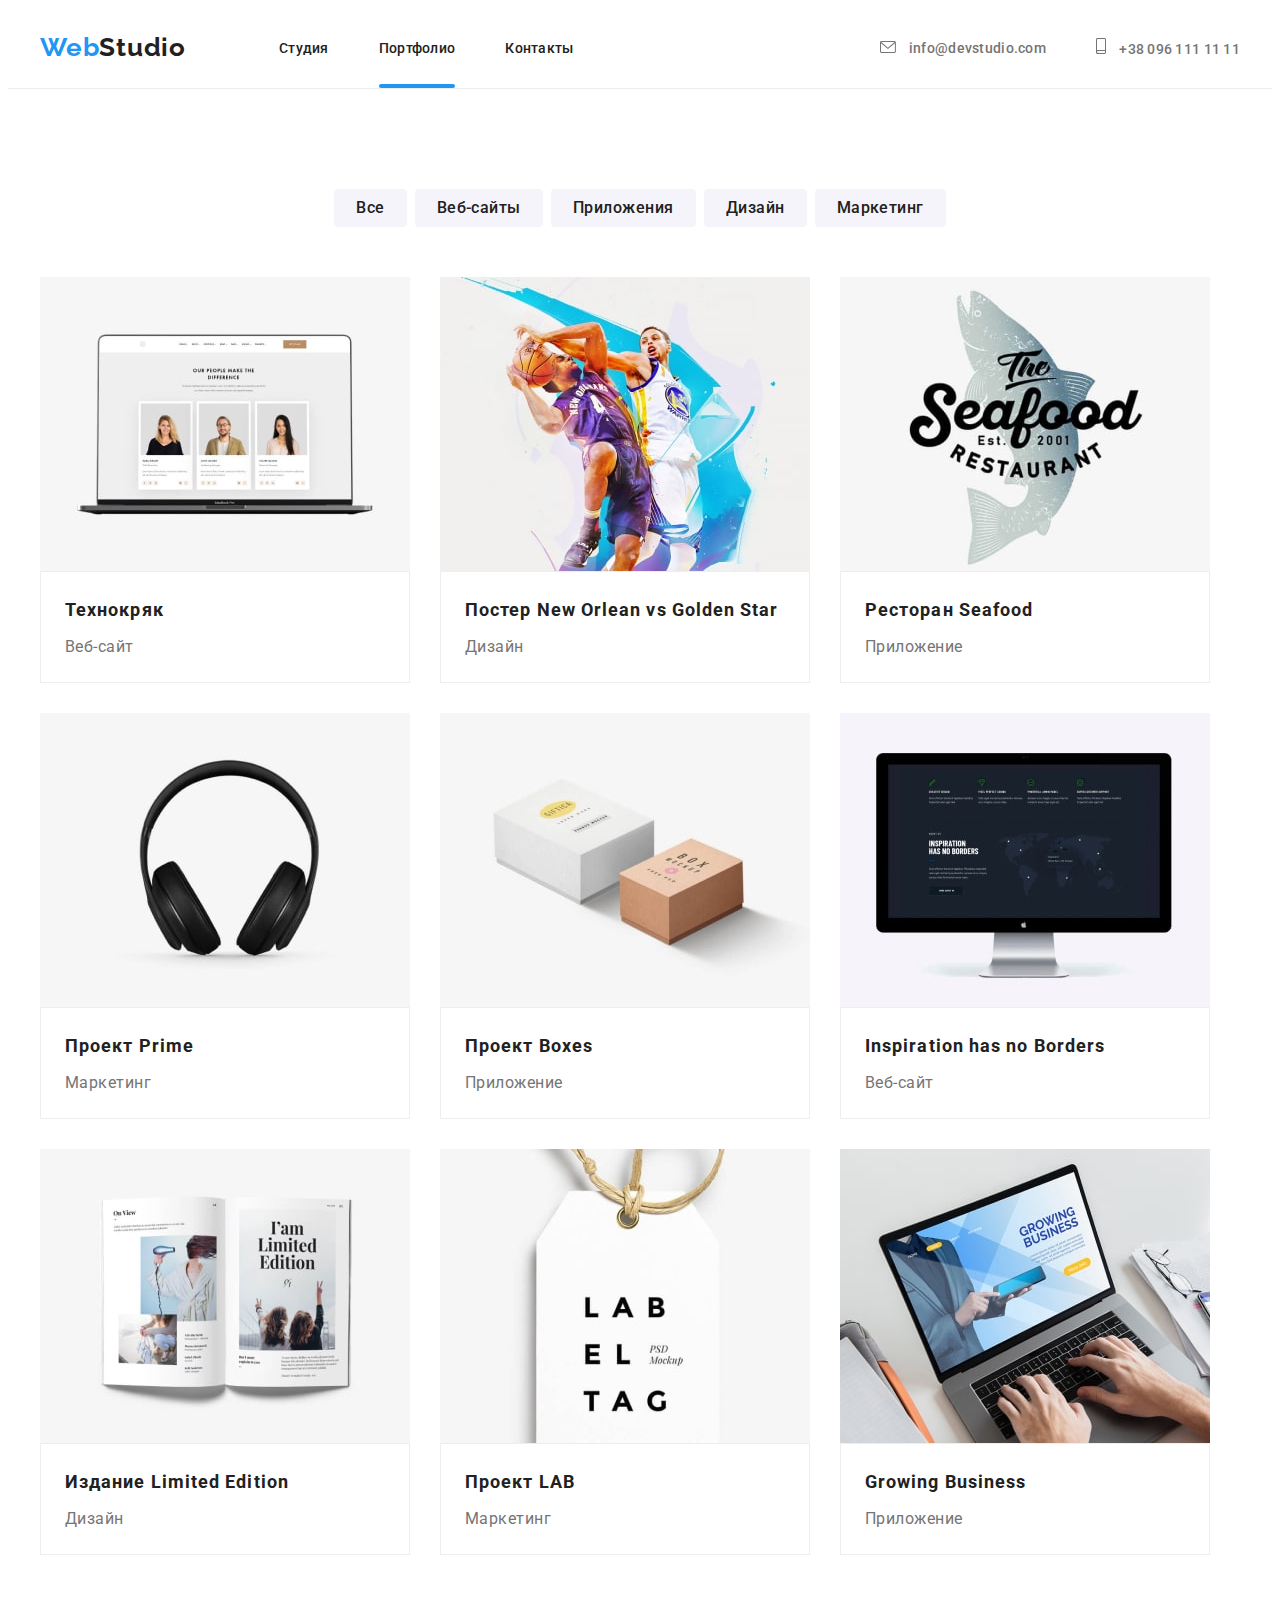
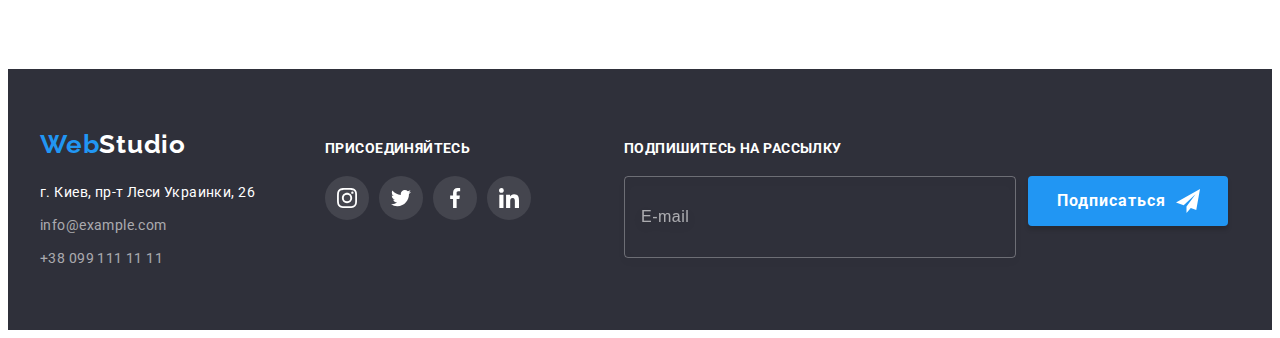
==== portfolio.html @ 370fb4ef "copy" ====
<!DOCTYPE html>
<html lang="en">
<head>
    <meta charset="UTF-8">
    <meta http-equiv="X-UA-Compatible" content="IE=edge">
    <meta name="viewport" content="width=device-width, initial-scale=1.0">
    <title>Portfolio</title>
    <link rel="preconnect" href="https://fonts.googleapis.com">
    <link rel="preconnect" href="https://fonts.gstatic.com" crossorigin>
    <link href="https://fonts.googleapis.com/css2?family=Raleway:wght@700&family=Roboto:wght@400;500;700;900&display=swap" rel="stylesheet">
    <link rel="stylesheet" href="https://cdnjs.cloudflare.com/ajax/libs/modern-normalize/1.1.0/modern-normalize.min.css" integrity="sha512-wpPYUAdjBVSE4KJnH1VR1HeZfpl1ub8YT/NKx4PuQ5NmX2tKuGu6U/JRp5y+Y8XG2tV+wKQpNHVUX03MfMFn9Q==" crossorigin="anonymous" referrerpolicy="no-referrer" />
    <link rel="stylesheet" href="./css/styles.css">
    </head>
<body>

    <header class="header">
        <div class="container">
        <a href="WebStudio" class="header-logo">Web<span class="logo-accent">Studio</span></a>
        <nav class="header-nav">
        
            <ul class="header-menu-list">
                <li class="header-menu-item">
                    <a href="index.html" class="header-link">Студия</a>
                </li>
                <li class="header-menu-item">
                    <a href="portfolio.html" class="header-link current">Портфолио</a>
                </li>
                <li class="header-menu-item">
                    <a href="Контакты" class="header-link">Контакты</a>
                </li>
            </ul>
        
        </nav>
        
        <ul class="header-contact-list">
            <li class="header-contact-item">
                <a href="mailto:info@devstudio.com" class="header-mailto">
                    <svg class="contacts-icon" width="16px" height="12px">
                        <use href="./img/icons.svg#icon-envelope"></use>
                    </svg>
                    info@devstudio.com</a>
            </li>
            <li class="header-contact-item">
                <a href="tel:+380961111111" class="header-tel">
                    <svg class="contacts-icon" width="10" height="16">
                        <use href="./img/icons.svg#icon-smartphone"></use>
                    </svg>
                    +38 096 111 11 11</a>
            </li>
        </ul>
        </div>
</header>

    <main>
        <section class="portfolio-section">
            <div class="container">
            <ul class="portfolio-btn-list">
                <li class="portfolio-btn-item"><button type="button" class="portfolio-btn">Все</button></li>
                <li class="portfolio-btn-item"><button type="button" class="portfolio-btn">Веб-сайты</button></li>
                <li class="portfolio-btn-item"><button type="button" class="portfolio-btn">Приложения</button></li>
                <li class="portfolio-btn-item"><button type="button" class="portfolio-btn">Дизайн</button></li>
                <li class="portfolio-btn-item"><button type="button" class="portfolio-btn">Маркетинг</button></li>
            </ul>
            <ul class="portfolio-list">
                <li class="portfolio-item">
                    <div class="port-container">
                    <div class="portfolio-cover-wrap">
                    <img src="./img/img_1-min.jpg" alt="Веб-сайт">
                    <p class="portfolio-cover-text">
                        Ресурс предлагает комплексные предложения с разным уровнем функционала и сервисов. Все это позволит посетителю получить исчерпывающие сведения о компании или частном лице.
                    </p>
                    </div>
                    <div class="additional-container">
                    <h2 class="portfolio-title">Технокряк</h2>
                    <p class="portfolio-text">Веб-сайт</p>
                    </div>
                    </div>
                </li>
                <li class="portfolio-item">
                    <div class="port-container">
                    <div class="portfolio-cover-wrap">
                    <img src="./img/img_2-min.jpg" alt="Дизайн">
                    <p class="portfolio-cover-text">
                        Ресурс предлагает комплексные предложения с разным уровнем функционала и сервисов. Все это позволит посетителю получить исчерпывающие сведения о компании или частном лице.
                    </p>
                    </div>
                    <div class="additional-container">
                    <h2 class="portfolio-title">Постер New Orlean vs Golden Star</h2>
                    <p class="portfolio-text">Дизайн</p>
                    </div>
                    </div>
                </li>
                <li class="portfolio-item">
                    <div class="port-container">
                    <div class="portfolio-cover-wrap">
                    <img src="./img/img_3-min.jpg" alt="Приложение">
                    <p class="portfolio-cover-text">
                        Ресурс предлагает комплексные предложения с разным уровнем функционала и сервисов. Все это позволит посетителю получить исчерпывающие сведения о компании или частном лице.
                    </p>
                    </div>
                    <div class="additional-container">
                    <h2 class="portfolio-title">Ресторан Seafood</h2>
                    <p class="portfolio-text">Приложение</p>
                    </div>
                    </div>
                </li>
                <li class="portfolio-item">
                    <div class="port-container">
                    <div class="portfolio-cover-wrap">
                    <img src="./img/img_4-min.jpg" alt="Маркетинг">
                    <p class="portfolio-cover-text">
                        Ресурс предлагает комплексные предложения с разным уровнем функционала и сервисов. Все это позволит посетителю получить исчерпывающие сведения о компании или частном лице.
                    </p>
                    </div>
                    <div class="additional-container">
                    <h2 class="portfolio-title">Проект Prime</h2>
                    <p class="portfolio-text">Маркетинг</p>
                    </div>
                    </div>
                </li>
                <li class="portfolio-item">
                    <div class="port-container">
                    <div class="portfolio-cover-wrap">
                    <img src="./img/img_5-min.jpg" alt="Приложение">
                    <p class="portfolio-cover-text">
                        Ресурс предлагает комплексные предложения с разным уровнем функционала и сервисов. Все это позволит посетителю получить исчерпывающие сведения о компании или частном лице.
                    </p>
                    </div>
                    <div class="additional-container">
                    <h2 class="portfolio-title">Проект Boxes</h2>
                    <p class="portfolio-text">Приложение</p>
                    </div>
                    </div>
                </li>
                <li class="portfolio-item">
                    <div class="port-container">
                    <div class="portfolio-cover-wrap">
                    <img src="./img/img_6-min.jpg" alt="Веб-сайт">
                    <p class="portfolio-cover-text">
                        Ресурс предлагает комплексные предложения с разным уровнем функционала и сервисов. Все это позволит посетителю получить исчерпывающие сведения о компании или частном лице.
                    </p>
                    </div>
                    <div class="additional-container">
                    <h2 class="portfolio-title">Inspiration has no Borders</h2>
                    <p class="portfolio-text">Веб-сайт</p>
                    </div>
                    </div>
                </li>
                <li class="portfolio-item">
                    <div class="port-container">
                    <div class="portfolio-cover-wrap">
                    <img src="./img/img_7-min.jpg" alt="Дизайн">
                    <p class="portfolio-cover-text">
                        Ресурс предлагает комплексные предложения с разным уровнем функционала и сервисов. Все это позволит посетителю получить исчерпывающие сведения о компании или частном лице.
                    </p>
                    </div>
                    <div class="additional-container">
                    <h2 class="portfolio-title">Издание Limited Edition</h2>
                    <p class="portfolio-text">Дизайн</p>
                    </div>
                    </div>
                </li>
                <li class="portfolio-item">
                    <div class="port-container">
                    <div class="portfolio-cover-wrap">
                    <img src="./img/img_8-min.jpg" alt="Маркетинг">
                    <p class="portfolio-cover-text">
                        Ресурс предлагает комплексные предложения с разным уровнем функционала и сервисов. Все это позволит посетителю получить исчерпывающие сведения о компании или частном лице.
                    </p>
                    </div>
                    <div class="additional-container">
                    <h2 class="portfolio-title">Проект LAB</h2>
                    <p class="portfolio-text">Маркетинг</p>
                    </div>
                    </div>
                </li>
                <li class="portfolio-item">
                    <div class="port-container">
                    <div class="portfolio-cover-wrap">
                    <img src="./img/img_9-min.jpg" alt="Приложение">
                    <p class="portfolio-cover-text">
                        Ресурс предлагает комплексные предложения с разным уровнем функционала и сервисов. Все это позволит посетителю получить исчерпывающие сведения о компании или частном лице.
                    </p>
                    </div>
                    <div class="additional-container">
                    <h2 class="portfolio-title">Growing Business</h2>
                    <p class="portfolio-text">Приложение</p>
                    </div>
                    </div>
                </li>
            </ul>
            </div>
        </section>
    </main>
        <footer class="footer">
            <div class="container footer-container">
                <div class="container-left">
                <a href="WebStudio" class="footer-logo">Web<span class="logo-span">Studio</span></a>
                <address class="footer-addres">
                    <ul class="footer-list">
                        <li class="footer-item footer-adres-item">
                            <a href="https://goo.gl/maps/YfLBhsGe5rwcDjoJ8" class="footer-link">г. Киев, пр-т Леси Украинки, 26</a>
                        </li>
                        <li class="footer-item footer-mailto-item">
                            <a href="mailto:info@example.com" class="footer-mailto">info@example.com</a>
                        </li>
                        <li class="footer-item footer-tel-item">
                            <a href="tel:+380991111111" class="footer-tel">+38 099 111 11 11</a>
                        </li>
                    </ul>
                </address>
                </div>
                <div class="container-righ">
                    <h2 class="footer-title">присоединяйтесь</h2>
                    <ul class="footer-soc-list">
                        <li class="footer-soc-item">
                            <a href="" class="footer-soc-link">
                                <svg class="footer-soc-icon" width="20" height="20">
                                    <use href="./img/icons.svg#icon-instagram"></use>
                                </svg>
                            </a>
                        </li>
                        <li class="footer-soc-item">
                            <a href="" class="footer-soc-link">
                                <svg class="footer-soc-icon" width="20" height="20">
                                    <use href="./img/icons.svg#icon-twitter"></use>
                                </svg>
                            </a>
                        </li>
                        <li class="footer-soc-item">
                            <a href="" class="footer-soc-link">
                                <svg class="footer-soc-icon" width="20" height="20">
                                    <use href="./img/icons.svg#icon-facebook"></use>
                                </svg>
                            </a>
                        </li>
                        <li class="footer-soc-item">
                            <a href="" class="footer-soc-link">
                                <svg class="footer-soc-icon" width="20" height="20">
                                    <use href="./img/icons.svg#icon-linkedin"></use>
                                </svg>
                            </a>
                        </li>
                    </ul>
                </div>
                <div class="container-right">
                    <h2 class="subscribe-title">Подпишитесь на рассылку</h2>
                    <ul class="subscribe-list">
                        <li class="subscribe-item">
                            <input 
                            type="email" 
                            class="subscribe-input" 
                            name="subscribe-email"
                            id="subscribe-email"
                            placeholder="E-mail"
                            />
                        </li>
                        <li class="subscribe-item">
                            <button type="button" class="subscribe-btn">Подписаться
                                <svg class="subscribe-icon" width="24" height="24">
                                    <use href="./img/icons.svg#icon-send"></use>
                                </svg>
                            </button>
                        </li>
                    </ul>
                </div>
            </div>
        </footer>
</body>
</html>
---- css/styles.css ----
:root{
    --primary-text-color: #757575;
    --primary-title-color: #212121;
    --accent-color: #2196f3;
    --primary-white-color: #FFFFFF;
}

p, h1, h2, h3, h4, h5, h6{
    margin: 0;
}

ul, ol{
    margin: 0;
    padding-left: 0;
}

address{
    font-style: normal;
}

a{
    color: currentColor;
}

img{
    display: block;
}

button{
    cursor: pointer;
}

body{
    font-family: 'Roboto', sans-serif;
}

.container{
    width: 1200px;
    margin-left: auto;
    margin-right: auto;
    padding-left: 15px;
    padding-right: 15px;
}

.list{
    list-style: none;
}

/*----------------------HEADER----------------------*/

.header{
    background-color: var(--primary-white-color);
    padding-top: 24px;
    padding-bottom: 25px;
    border-bottom: 1px solid #ECECEC;
}

.header-menu-list{
    display: flex;
}

.header-menu-item:not(:last-child){
    margin-right: 50px;
}

.header>.container{
    display: flex;
    align-items: center;
}

.header-contact-list{
    display: flex;
    margin-left: auto;
}

.header-contact-item{
    margin-left: 50px;
}

.header-contact-item{
    display: flex;
    align-items: center;
}

li{
    list-style-type: none;
}

.header-logo{
    font-family: 'Raleway';
font-style: normal;
font-weight: 700;
font-size: 26px;
line-height: calc(31/26);
letter-spacing: 0.03em;

color: var(--accent-color);
margin-right: 93px;
}

span{
    color: var(--primary-title-color);
}

.header-logo{
    text-decoration: none;
}

.header-link{
    font-weight: 500;
font-size: 14px;
line-height: calc(16/14);
letter-spacing: 0.02em;

color: var(--primary-title-color);
    transition: 250ms cubic-bezier(0.4, 0, 0.2, 1);
}

.current{
    position: relative;
}

.current::after{
    position: absolute;
    content: '';
    width: 100%;
    height: 4px;
    border-radius: 2px;
    background: #2196F3;
    left: 0;
    bottom: -32px;
}

.header-link{
    text-decoration: none;
}

.header-link:hover{
    color: var(--accent-color);
}

.header-link:focus{
    color: var(--accent-color);
}

.header-mailto{
    font-weight: 500;
font-size: 14px;
line-height: calc(16/14);
letter-spacing: 0.02em;

color: var(--primary-text-color);
    transition: 250ms cubic-bezier(0.4, 0, 0.2, 1);
}

.header-mailto{
    text-decoration: none;
}

.header-mailto:hover{
    color: var(--accent-color);
}

.header-mailto:focus{
    color: var(--accent-color);
}

.header-tel:hover {
    color: var(--accent-color);
}

.header-tel:focus{
    color: var(--accent-color);
}

.header-tel{
    font-weight: 500;
font-size: 14px;
line-height: calc(16/14);
letter-spacing: 0.02em;

color: var(--primary-text-color);
    transition: 250ms cubic-bezier(0.4, 0, 0.2, 1);
}

.header-tel{
    text-decoration: none;
}

.contacts-icon{
    fill: currentColor;
    margin-right: 10px;
    align-self: center;
}

/*----------------------HERO----------------------*/

.hero-section{
    padding-top: 200px;
    padding-bottom: 210px;
    background-image:linear-gradient(rgba(47, 48, 58, 0.4),rgba(47, 48, 58, 0.4)), url(../img/hero-bg.jpg);
    background-repeat: no-repeat;
    background-position: center;
    background-size: cover;
}

.hero-title{
    font-weight: 900;
font-size: 44px;
line-height: calc(60/44);
text-align: center;
letter-spacing: 0.06em;
text-transform: uppercase;

color: var(--primary-white-color);
max-width: 696px;
margin-left: auto;
margin-right: auto;
margin-bottom: 40px;
}

.hero-btn{
    font-family: inherit;
font-weight: 700;
font-size: 16px;
line-height: calc(30/16);
display: flex;
align-items: center;
text-align: center;
letter-spacing: 0.06em;

background-color: var(--accent-color);
color: var(--primary-white-color);
padding: 10px 32px;
margin-left: auto;
margin-right: auto;
min-width: 200;
box-shadow: 0px 4px 4px rgba(0, 0, 0, 0.15);
border-radius: 4px;
border: none;
}

/*----------------------QUALITY----------------------*/


.quality{
    padding-top: 94px;
    padding-bottom: 94px;
}

.quality-title{
    font-weight: 700;
font-size: 14px;
line-height: calc(16/14);
letter-spacing: 0.03em;
text-transform: uppercase;

color: var(--primary-title-color);
margin-bottom: 10px;
margin-top: 30px;
}

.quality-text{
    font-size: 14px;
line-height: calc(24/14);
letter-spacing: 0.03em;

color: var(--primary-text-color);
width: 270px;
}

.quality-list{
    display: flex;
    justify-content: center;
    gap: 30px;
}

.quality-soc-icon{
    fill: #AFB1B8;
}

.quality-soc-item{
    width: 270px;
    height: 120px;
    display: flex;
    justify-content: center;
    align-items: center;
    border-radius: 4px;
    background-color: #F5F4FA;
}


/*----------------------OCCUPATION----------------------*/

.occupation-section{
    padding-bottom: 94px;
    padding-top: 0;
}

.occupation-section-list{
    display: flex;
}

.occupation-section-item:not(:last-child){
    margin-right: 30px;
}

.occupation-section-title{
    font-weight: 700;
font-size: 36px;
line-height: calc(42/36);
text-align: center;
letter-spacing: 0.03em;

color: var(--primary-title-color);
margin-bottom: 50px;
}

.occupation-cover-wrap{
    position: relative;
    overflow: hidden;
}

.occupation-cover-text{
    position: absolute;
    bottom: 0; 
    width: 370px;
    height: 70px;
    display: flex;
    align-items: center;
    justify-content: center;
font-weight: 700;
font-size: 14px;
line-height: calc(16/14);
letter-spacing: 0.03em;
text-align: center;
text-transform: uppercase;
color: #FFFFFF;
background: rgba(47, 48, 58, 0.8);
}


/*----------------------TEAM----------------------*/

.team-section{
    padding-bottom: 94px;
    padding-top: 94px;
    background-color: #F5F4FA;
}

.team-container{
padding-top: 30px;
padding-bottom: 30px;
background-color: #FFFFFF;
box-shadow: 0px 1px 3px rgba(0, 0, 0, 0.12), 0px 1px 1px rgba(0, 0, 0, 0.14), 0px 2px 1px rgba(0, 0, 0, 0.2);
border-radius: 0px 0px 4px 4px;
}



.team-section-list{
    display: flex;
}

.team-section-item:not(:last-child){
    margin-right: 30px;
}

.team-section-main-title{
    font-weight: 700;
font-size: 36px;
line-height: calc(42/36);
text-align: center;
letter-spacing: 0.03em;

color: var(--primary-title-color);
margin-bottom: 50px;
}

.team-section-additional-title{
    font-weight: 500;
font-size: 16px;
line-height: calc(19/16);
text-align: center;
letter-spacing: 0.03em;

color: var(--primary-title-color);
margin-bottom: 10px;
}

.team-section-text{
    font-size: 16px;
line-height: calc(19/16);
text-align: center;
letter-spacing: 0.03em;

color: var(--primary-text-color);
margin-bottom: 16px;
}

.team-soc-link{
    width: 44px;
    height: 44px;
    border-radius: 50%;
    display: flex;
    align-items: center;
    justify-content: center;
    transition: fill 250ms cubic-bezier(0.4, 0, 0.2, 1), background-color 250ms cubic-bezier(0.4, 0, 0.2, 1);
    background-color: #FFFFFF;
}

.team-soc-list{
    display: flex;
    justify-content: center;
    gap: 10px;
}

.team-soc-icon{
    fill: #AFB1B8;
}

.team-soc-link:hover{
    background-color: #2196f3;
}

.team-soc-link:focus{
    background-color: #2196f3;
}

.team-soc-link:hover .team-soc-icon{
    fill: #ffffff;
}

.team-soc-link:focus .team-soc-icon{
    fill: #FFFFFF;
}


/*----------------------CLIENTS---------------------*/

.clients{
    padding-top: 94px;
    padding-bottom: 94px;
}

.clients-title{
    font-family: 'Roboto';
font-style: normal;
font-weight: 700;
font-size: 36px;
line-height: calc(42/36);
text-align: center;
letter-spacing: 0.03em;

color: #212121;
margin-bottom: 50px;
}

.clients-soc-list{
    display: flex;
    justify-content: center;
    gap: 30px;
}

.clients-soc-icon{
    fill: #AFB1B8;
}

.clients-soc-link{
    border: 1px solid #AFB1B8;
    border-radius: 4px;
    display: block;
    width: 170px;
    height: 92px;
    display: flex;
    align-items: center;
    justify-content: center;
}

.clients-soc-icon{
    transition: 250ms cubic-bezier(0.4, 0, 0.2, 1)
}

.clients-soc-link:hover{
    border-color: #2196f3;
    cursor: pointer;
}

.clients-soc-link:hover .clients-soc-icon{
    fill:#2196f3;
}

.clients-soc-link:focus{
    border-color: #2196f3;
}

.clients-soc-link:focus .clients-soc-icon{
    fill:#2196f3;
}


/*----------------------FOOTER----------------------*/

.footer{
    background-color: #2F303A;
}

.footer{
    padding-bottom: 60px;
    padding-top: 60px;
}

.footer-adres-item{
    margin-top: 20px;
    margin-bottom: 9px;
}

.footer-mailto-item{
    margin-bottom: 9px;
}

.footer-logo{
    font-family: 'Raleway';
font-style: normal;
font-weight: 700;
font-size: 26px;
line-height: calc(31/26);
letter-spacing: 0.03em;

color: var(--accent-color);
}

.logo-span{
    color: var(--primary-white-color);
}

.footer-logo{
    text-decoration: none;
}

.footer-link{
    font-size: 14px;
line-height: calc(24/14);
letter-spacing: 0.03em;

color: var(--primary-white-color);
}

.footer-link{
    text-decoration: none;
    font-style: normal;
}

.footer-mailto{
    font-size: 14px;
line-height: calc(24/14);
letter-spacing: 0.03em;

color: rgba(255, 255, 255, 0.6);
}

.footer-mailto{
    text-decoration: none;
    font-style: normal;
}

.footer-tel{
    font-size: 14px;
line-height: calc(24/14);
letter-spacing: 0.03em;

color: rgba(255, 255, 255, 0.6);
}

.footer-tel{
    text-decoration: none;
    font-style: normal;
}

.footer-soc-link{
    width: 44px;
    height: 44px;
    border-radius: 50%;
    background-color: rgba(255, 255, 255, 0.1);
    display: flex;
    align-items: center;
    justify-content: center;
    transition: 250ms cubic-bezier(0.4, 0, 0.2, 1);
}

.footer-soc-list{
    display: flex;
    gap: 10px;
}

.footer-soc-icon{
    fill: #ffffff;
}

.footer-soc-link:hover{
    background-color: #2196f3;
}

.footer-soc-link:focus{
    background-color: #2196f3;
}

.footer-soc-link:hover .footer-soc-icon{
    fill: #ffffff;
}

.footer-soc-link:focus .footer-soc-icon{
    fill: #FFFFFF;
}

.footer-title{
    font-family: 'Roboto';
font-style: normal;
font-weight: 700;
font-size: 14px;
line-height: calc(16/14);
letter-spacing: 0.03em;
text-transform: uppercase;

color: #FFFFFF;
margin-bottom: 20px;
}

.footer-container{
    display: flex;
    align-items: baseline;
}

.container-left{
    margin-right: 70px;
}

.container-right{
    margin-left: 93px;
}

.subscribe-title{
    font-weight: 700;
font-size: 14px;
line-height: calc(16/14);
letter-spacing: 0.03em;
text-transform: uppercase;

color: #FFFFFF;
margin-bottom: 20px;
}

.subscribe-list{
    display: flex;
}

.subscribe-btn{
    font-family: inherit;
    font-weight: 700;
font-size: 16px;
line-height: calc(30/16);
display: flex;
align-items: center;
text-align: center;
letter-spacing: 0.06em;
background-color: var(--accent-color);
color: var(--primary-white-color);
box-shadow: 0px 4px 4px rgba(0, 0, 0, 0.15);
border-radius: 4px;
min-width: 200;
border: none;
margin-left: 12px;
padding: 10px 28px 10px 29px;
}

.subscribe-icon{
    margin-left: 10px;
    fill: #FFFFFF;
}

.subscribe-input{
    width: 358px;
    height: 50px;
    padding: 15px 16px;
    background-color: transparent;
    border: 1px solid rgba(255, 255, 255, 0.3);
filter: drop-shadow(0px 4px 4px rgba(0, 0, 0, 0.15));
border-radius: 4px;
color: var(--primary-white-color);
}

input::placeholder{
    font-weight: 400;
font-size: 16px;
line-height: calc(20/16);
display: flex;
align-items: center;
letter-spacing: 0.03em;

color: rgba(255, 255, 255, 0.6);
}

/*----------------------PORTFOLIO----------------------*/

.portfolio-section{
    padding-top: 100px;
    padding-bottom: 114px;
}

.portfolio-btn-list{
    display: flex;
    margin-bottom: 50px;
    justify-content: center;
}

.portfolio-btn-item:not(:last-child){
    margin-right: 8px;
}

.portfolio-list{
    display: flex; 
    flex-wrap: wrap;
    gap: 30px;
}

.portfolio-title{
    margin-bottom: 4px;
}

.portfolio-btn{
    font-family: inherit;
font-weight: 500;
font-size: 16px;
line-height: calc(26/16);
text-align: center;
letter-spacing: 0.03em;

background-color: #F5F4FA;
color: var(--primary-title-color);
padding: 6px 22px;
border: none;
border-radius: 4px;
transition: 250ms cubic-bezier(0.4, 0, 0.2, 1);
}

.portfolio-btn:hover{
    color: var(--primary-white-color);
    background-color: var(--accent-color);
    box-shadow: 0px 3px 1px rgba(0, 0, 0, 0.1), 0px 1px 2px rgba(0, 0, 0, 0.08), 0px 2px 2px rgba(0, 0, 0, 0.12);
}

.portfolio-btn:focus{
    color: var(--primary-white-color);
    background-color: var(--accent-color);
    box-shadow: 0px 3px 1px rgba(0, 0, 0, 0.1), 0px 1px 2px rgba(0, 0, 0, 0.08), 0px 2px 2px rgba(0, 0, 0, 0.12);
}

.portfolio-item:hover .portfolio-cover-text{
    transform: translateY(0);
}

.portfolio-cover-wrap{
    position: relative;
    overflow: hidden;
}

.portfolio-cover-text{
    position: absolute;
    top: 0;
    left: 0;
font-size: 18px;
line-height: calc(28/18);
letter-spacing: 0.03em;
padding: 63px 24px;
color: #FFFFFF;
background: rgba(33, 150, 243, 0.9);
transform: translateY(100%);
transition: 250ms cubic-bezier(0.4, 0, 0.2, 1);
}

.portfolio-title{
    font-weight: 700;
font-size: 18px;
line-height: calc(36/18);
letter-spacing: 0.06em;

color: var(--primary-title-color);
}

.portfolio-text{
    font-size: 16px;
line-height: calc(30/16);
letter-spacing: 0.03em;

color: var(--primary-text-color);
}

.additional-container{
    padding: 20px 24px;
    border: 1px solid #EEEEEE;
}

.port-container{
    transition: 250ms cubic-bezier(0.4, 0, 0.2, 1);
}

.port-container:hover{
    box-shadow: 0px 1px 1px rgba(0, 0, 0, 0.12), 0px 4px 4px rgba(0, 0, 0, 0.06), 1px 4px 6px rgba(0, 0, 0, 0.16);
    cursor: pointer;
}

.port-container:focus{
    box-shadow: 0px 1px 1px rgba(0, 0, 0, 0.12), 0px 4px 4px rgba(0, 0, 0, 0.06), 1px 4px 6px rgba(0, 0, 0, 0.16);
}

/* --------------------------------------BACKDROP--------------------------------- */

.backdrop{
    position: fixed;
    background: rgba(0, 0, 0, 0.2);
    top: 0%;
    width: 100vw;
    height: 100vh;
    transition: opacity 250ms cubic-bezier(0.4, 0, 0.2, 1), visibility 250ms cubic-bezier(0.4, 0, 0.2, 1);
}

.backdrop.is-hidden .modal{
    transform: translate(-50%, -50%) scale(0) rotate(360deg);
}

.modal{
    width: 528px;
    min-height: 581px;
    background: #FFFFFF;
    box-shadow: 0px 1px 3px rgba(0, 0, 0, 0.12), 0px 1px 1px rgba(0, 0, 0, 0.14), 0px 2px 1px rgba(0, 0, 0, 0.2);
    border-radius: 4px;
    position: absolute;
    top: 50%;
    left: 50%;
    transform: translate(-50%, -50%) scale(1) rotate(0);
    transition: transform 250ms cubic-bezier(0.4, 0, 0.2, 1);
    padding: 40px;
}

.modal-close{
    position: absolute;
    top: 8px;
    right: 8px;
    width: 30px;
    height: 30px;
    background: transparent;
border: 1px solid rgba(0, 0, 0, 0.1);
border-radius: 50%;
display: flex;
justify-content: center;
align-items: center;
}

.modal-close:hover .close-icon{
    fill: var(--accent-color);
}

.is-hidden{
    opacity: 0;
    visibility: hidden;
    pointer-events: 0;
}

.modal-title{
    font-weight: 700;
font-size: 20px;
line-height: calc(23/20);
text-align: center;
letter-spacing: 0.03em;

color: #212121;
text-align: center;
margin-bottom: 12px;
}



.modal-input{
    width: 100%;
    height: 40px;
    border: 1px solid rgba(33, 33, 33, 0.2);
    border-radius: 4px;
    font-size: 16px;
    padding-left: 42px;
}

.modal-input:hover{
    border-color: #2196F3;
    cursor: pointer;
}

.modal-input:hover + .modal-icon{
    fill: #2196F3;
}

.modal-input:focus {
    border-color: #2196F3;
    cursor: pointer;
}

.modal-input:focus + .modal-icon{
    fill: #2196F3;
}

.modal-text:hover{
    border-color: #2196F3;
    cursor: pointer;
}

.modal-text:focus{
    border-color: #2196F3;
}

.input-wrap{
    position: relative;
}

.modal-icon{
    position: absolute;
    left: 12px;
    top: 50%;
    transform: translateY(-50%);
}

.modal-field{
    margin-bottom: 10px;
}

.modal-btn{
    font-family: inherit;
    font-weight: 700;
font-size: 16px;
line-height: calc(30/16);
display: flex;
align-items: center;
text-align: center;
letter-spacing: 0.06em;

color: #FFFFFF;
padding: 10px 55px 10px 56px;
background: #2196F3;
box-shadow: 0px 4px 4px rgba(0, 0, 0, 0.15);
border-radius: 4px;
min-width: 200px;
border: none;
margin-left: auto;
margin-right: auto;
}

.modal-label{
    font-weight: 400;
font-size: 12px;
line-height: calc(14/12);
letter-spacing: 0.01em;

color: #757575;
display: block;
margin-bottom: 4px;
}

.modal-text{
    height: 120px;
    width: 100%;
    border: 1px solid rgba(33, 33, 33, 0.2);
    border-radius: 4px;
    resize: none;
    padding: 12px 16px;
}

::placeholder{
    font-weight: 400;
font-size: 14px;
line-height: calc(16/14);
letter-spacing: 0.01em;

color: rgba(117, 117, 117, 0.5);
}

/* .modal-check{
    margin-top: 10px;
} */

.check-text{
    font-weight: 400;
font-size: 14px;
line-height: calc(24/14);
letter-spacing: 0.03em;

color: #757575;
}

.check-link{
    color: #2196F3;
}

.check-text{
    display: flex;
    align-items: center;
}

.check-text span{
    width: 16px;
    height: 15px;
    border: 2px solid #212121;
    border-radius: 2px;
    margin-right: 10px;
    display: flex;
    justify-content: center;
    align-items: center;
}

.check-icon{
    fill: transparent;
}

.visually-hidden{
    position: absolute;
    white-space: nowrap;
    width: 1px;
    height: 1px;
    overflow: hidden;
    border: 0;
    padding: 0;
    clip: rect(0 0 0 0);
    clip-path: inset(50%);
    margin: -1px;
}

.modal-check:checked + .check-text span{
    background-color: #2196F3;
    border: none;
}

.modal-check:checked + .check-text .check-icon{
    fill: #FFFFFF;
}

.check-mod{
    margin-top: 20px;
    margin-bottom: 30px;
    display: flex;
    justify-content: center;
    align-items: center;
}
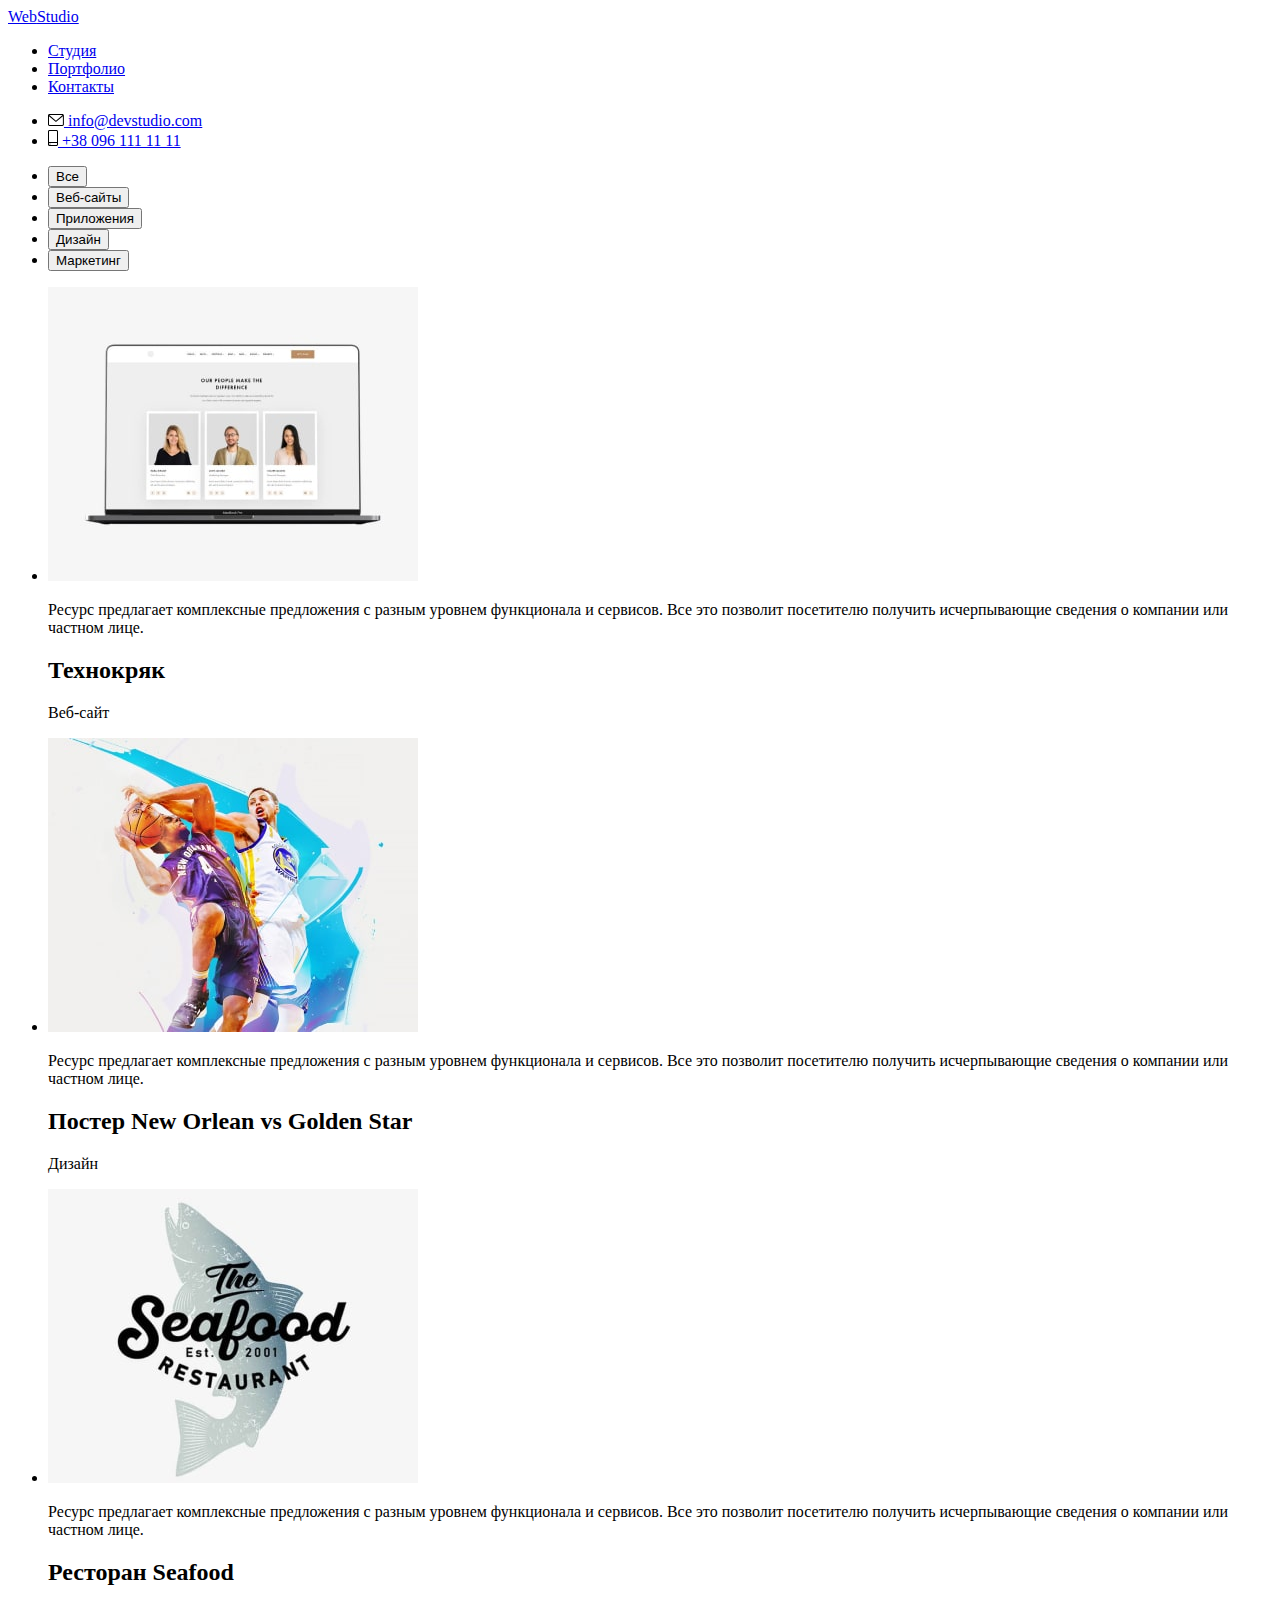
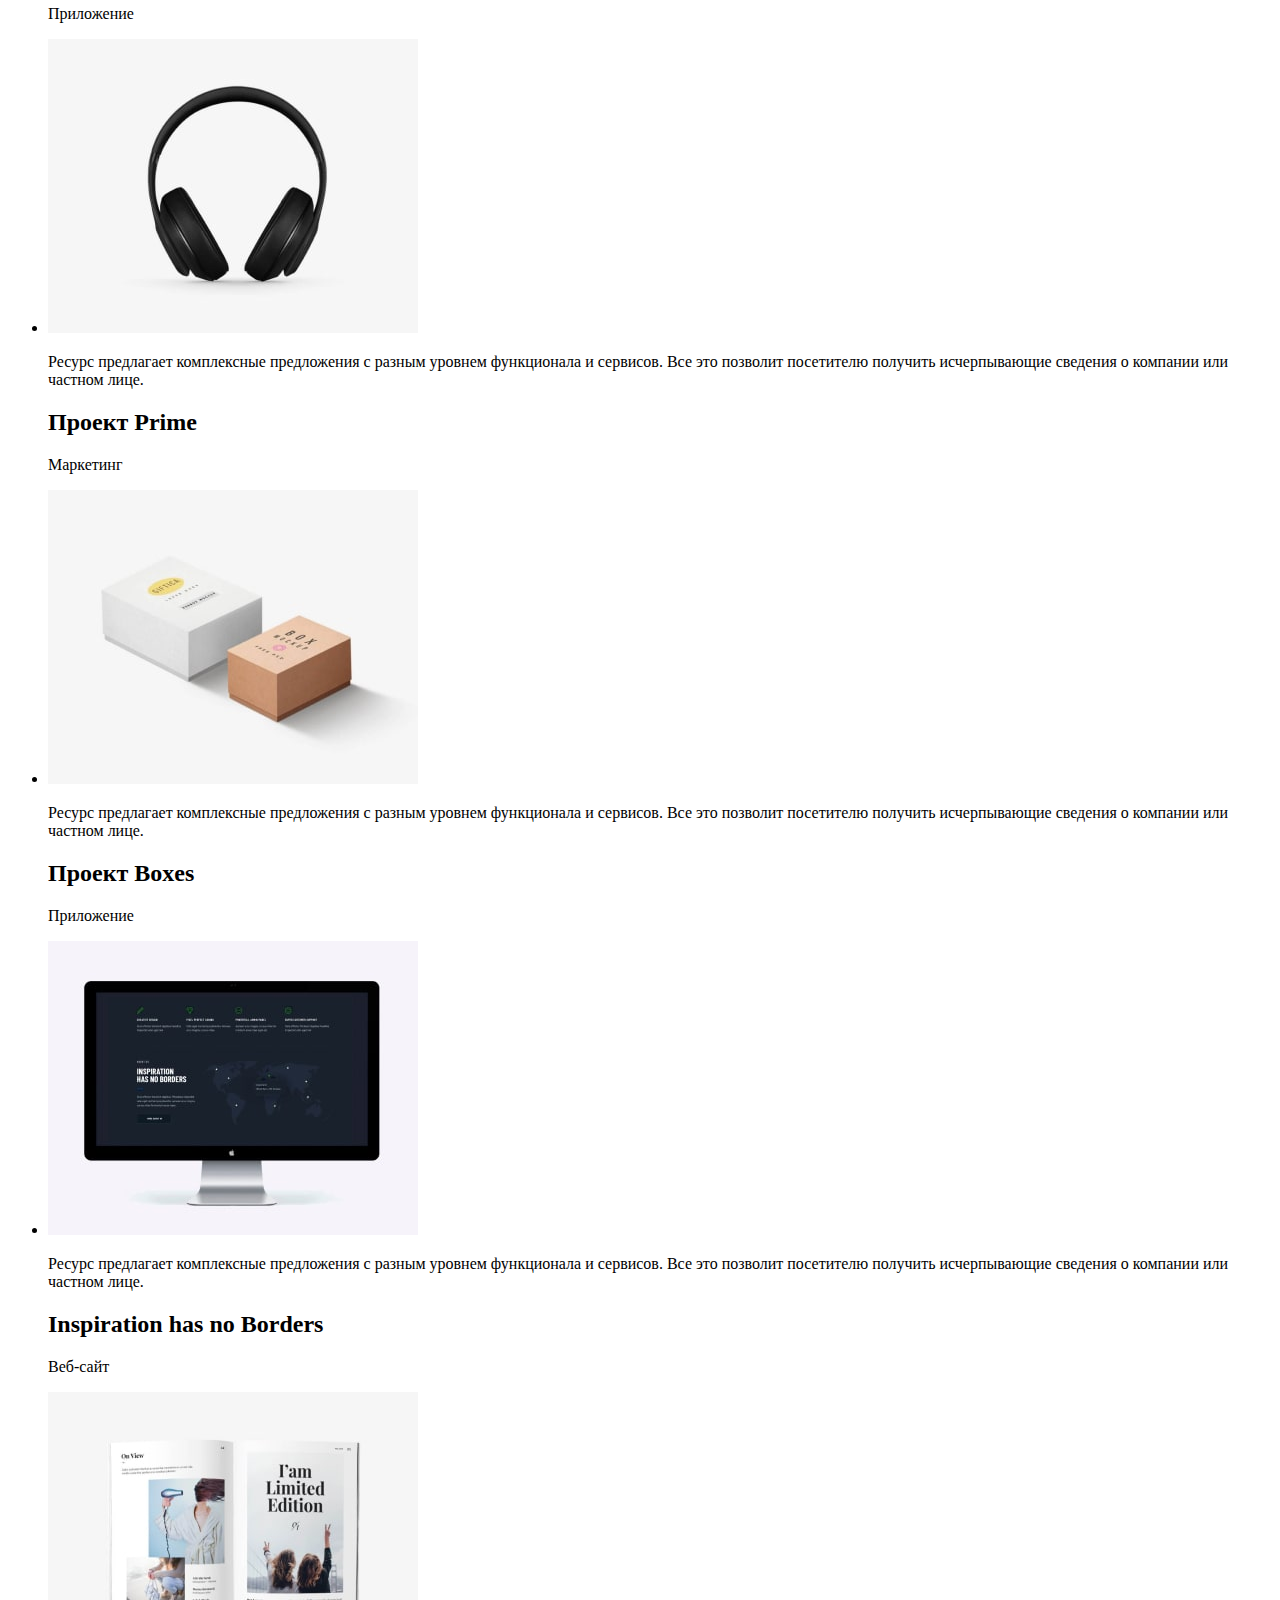
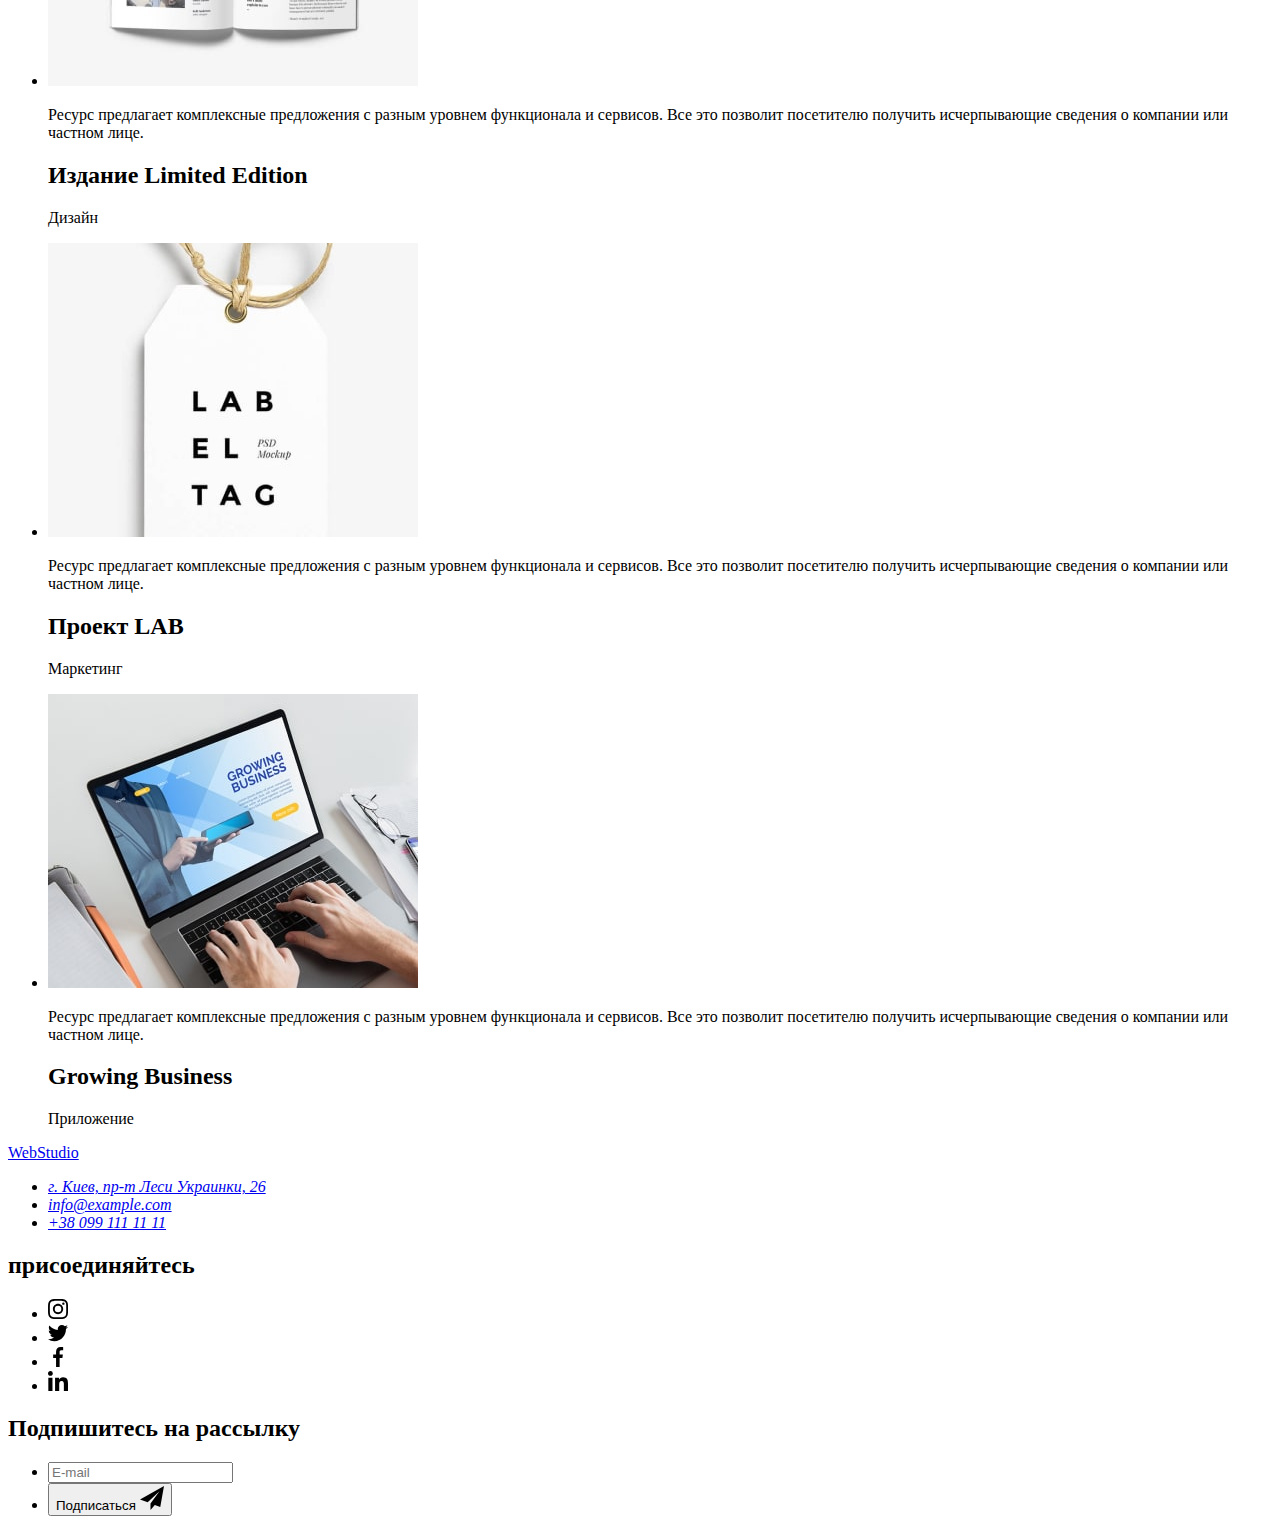
==== commit 50ca41f2: "scss" ====
--- a/portfolio.html
+++ b/portfolio.html
@@ -9,7 +9,7 @@
     <link rel="preconnect" href="https://fonts.gstatic.com" crossorigin>
     <link href="https://fonts.googleapis.com/css2?family=Raleway:wght@700&family=Roboto:wght@400;500;700;900&display=swap" rel="stylesheet">
     <link rel="stylesheet" href="https://cdnjs.cloudflare.com/ajax/libs/modern-normalize/1.1.0/modern-normalize.min.css" integrity="sha512-wpPYUAdjBVSE4KJnH1VR1HeZfpl1ub8YT/NKx4PuQ5NmX2tKuGu6U/JRp5y+Y8XG2tV+wKQpNHVUX03MfMFn9Q==" crossorigin="anonymous" referrerpolicy="no-referrer" />
-    <link rel="stylesheet" href="./css/styles.css">
+    <link rel="stylesheet" href="./css/main.min.css">
     </head>
 <body>
 
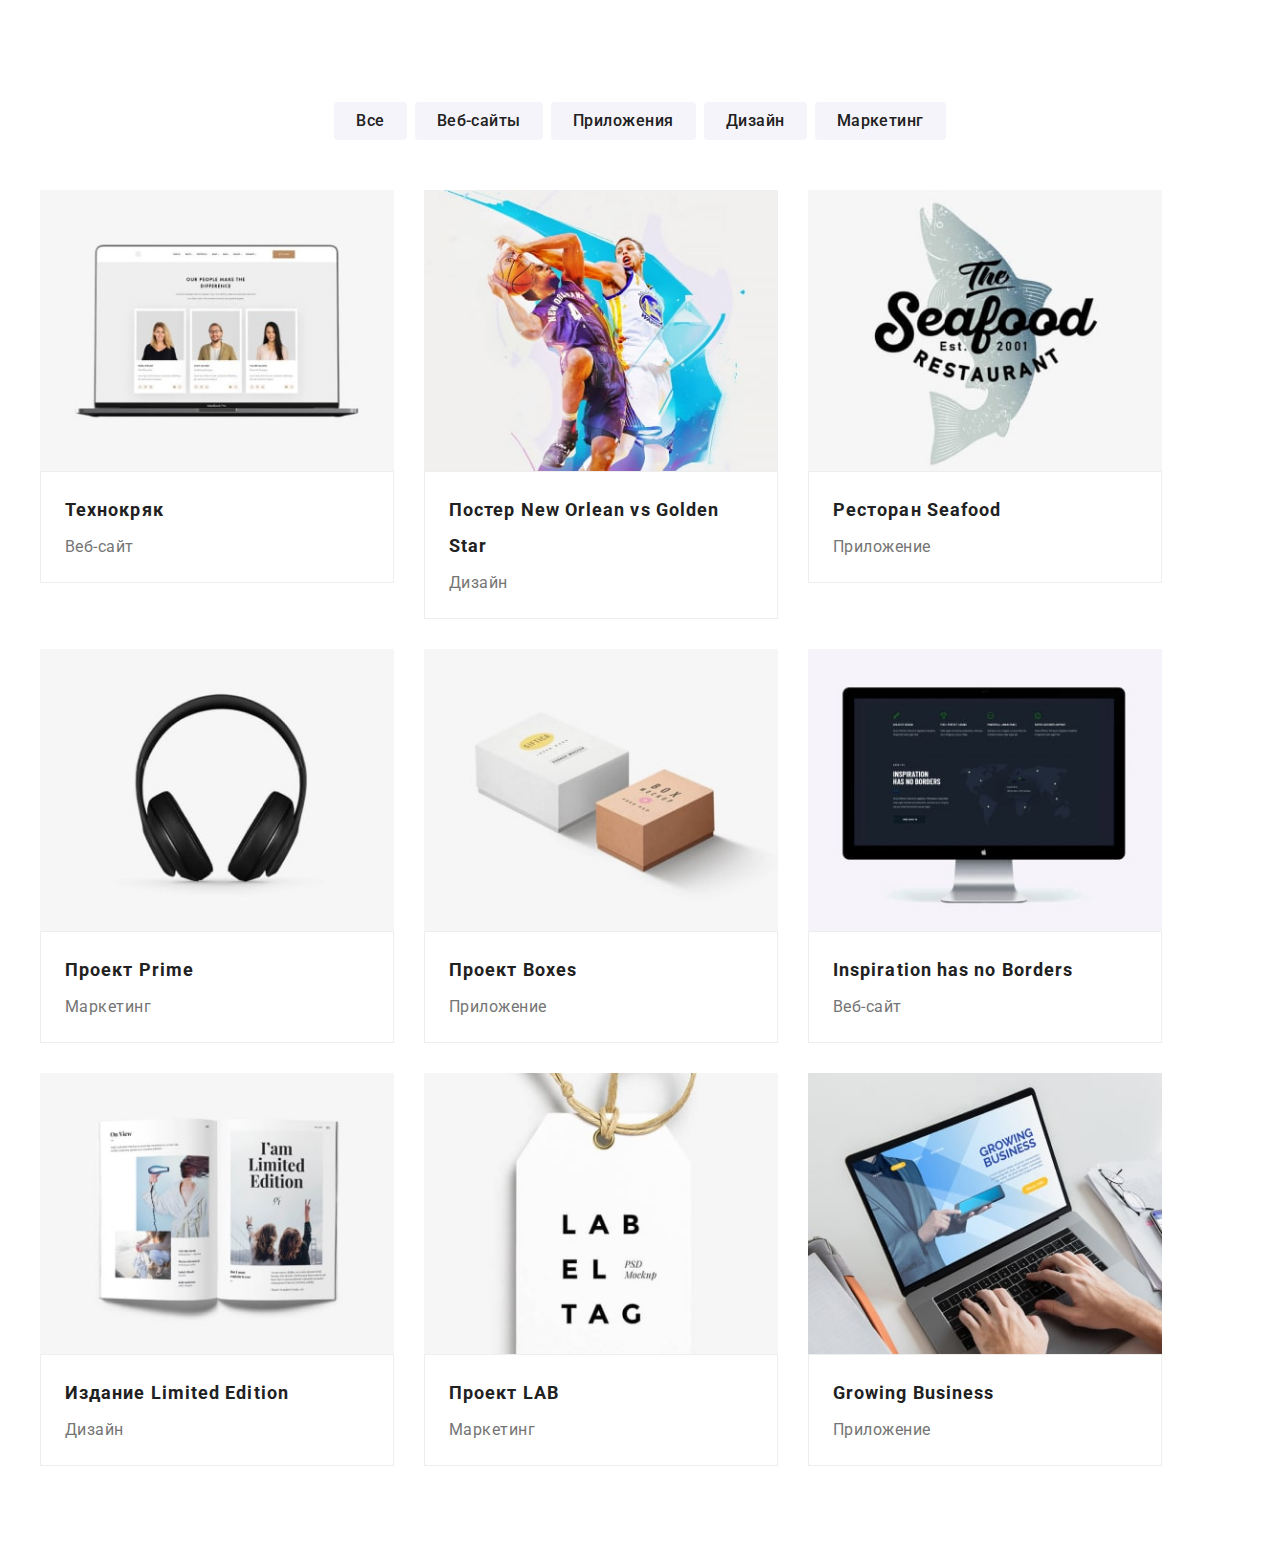
==== commit 00421180: "scss" ====
--- a/portfolio.html
+++ b/portfolio.html
@@ -13,7 +13,7 @@
     </head>
 <body>
 
-    <header class="header">
+    <!-- <header class="header">
         <div class="container">
         <a href="WebStudio" class="header-logo">Web<span class="logo-accent">Studio</span></a>
         <nav class="header-nav">
@@ -49,7 +49,7 @@
             </li>
         </ul>
         </div>
-</header>
+</header> -->
 
     <main>
         <section class="portfolio-section">
@@ -58,14 +58,19 @@
                 <li class="portfolio-btn-item"><button type="button" class="portfolio-btn">Все</button></li>
                 <li class="portfolio-btn-item"><button type="button" class="portfolio-btn">Веб-сайты</button></li>
                 <li class="portfolio-btn-item"><button type="button" class="portfolio-btn">Приложения</button></li>
-                <li class="portfolio-btn-item"><button type="button" class="portfolio-btn">Дизайн</button></li>
-                <li class="portfolio-btn-item"><button type="button" class="portfolio-btn">Маркетинг</button></li>
+                <li class="portfolio-btn-item btn4"><button type="button" class="portfolio-btn">Дизайн</button></li>
+                <li class="portfolio-btn-item btn5"><button type="button" class="portfolio-btn">Маркетинг</button></li>
             </ul>
+
+
+
+
+
             <ul class="portfolio-list">
                 <li class="portfolio-item">
                     <div class="port-container">
                     <div class="portfolio-cover-wrap">
-                    <img src="./img/img_1-min.jpg" alt="Веб-сайт">
+                    <img src="./img/img_1-min.jpg" alt="Веб-сайт" class="port-img">
                     <p class="portfolio-cover-text">
                         Ресурс предлагает комплексные предложения с разным уровнем функционала и сервисов. Все это позволит посетителю получить исчерпывающие сведения о компании или частном лице.
                     </p>
@@ -79,7 +84,7 @@
                 <li class="portfolio-item">
                     <div class="port-container">
                     <div class="portfolio-cover-wrap">
-                    <img src="./img/img_2-min.jpg" alt="Дизайн">
+                    <img src="./img/img_2-min.jpg" alt="Дизайн" class="port-img">
                     <p class="portfolio-cover-text">
                         Ресурс предлагает комплексные предложения с разным уровнем функционала и сервисов. Все это позволит посетителю получить исчерпывающие сведения о компании или частном лице.
                     </p>
@@ -93,7 +98,7 @@
                 <li class="portfolio-item">
                     <div class="port-container">
                     <div class="portfolio-cover-wrap">
-                    <img src="./img/img_3-min.jpg" alt="Приложение">
+                    <img src="./img/img_3-min.jpg" alt="Приложение" class="port-img">
                     <p class="portfolio-cover-text">
                         Ресурс предлагает комплексные предложения с разным уровнем функционала и сервисов. Все это позволит посетителю получить исчерпывающие сведения о компании или частном лице.
                     </p>
@@ -107,7 +112,7 @@
                 <li class="portfolio-item">
                     <div class="port-container">
                     <div class="portfolio-cover-wrap">
-                    <img src="./img/img_4-min.jpg" alt="Маркетинг">
+                    <img src="./img/img_4-min.jpg" alt="Маркетинг" class="port-img">
                     <p class="portfolio-cover-text">
                         Ресурс предлагает комплексные предложения с разным уровнем функционала и сервисов. Все это позволит посетителю получить исчерпывающие сведения о компании или частном лице.
                     </p>
@@ -121,7 +126,7 @@
                 <li class="portfolio-item">
                     <div class="port-container">
                     <div class="portfolio-cover-wrap">
-                    <img src="./img/img_5-min.jpg" alt="Приложение">
+                    <img src="./img/img_5-min.jpg" alt="Приложение" class="port-img">
                     <p class="portfolio-cover-text">
                         Ресурс предлагает комплексные предложения с разным уровнем функционала и сервисов. Все это позволит посетителю получить исчерпывающие сведения о компании или частном лице.
                     </p>
@@ -135,7 +140,7 @@
                 <li class="portfolio-item">
                     <div class="port-container">
                     <div class="portfolio-cover-wrap">
-                    <img src="./img/img_6-min.jpg" alt="Веб-сайт">
+                    <img src="./img/img_6-min.jpg" alt="Веб-сайт" class="port-img">
                     <p class="portfolio-cover-text">
                         Ресурс предлагает комплексные предложения с разным уровнем функционала и сервисов. Все это позволит посетителю получить исчерпывающие сведения о компании или частном лице.
                     </p>
@@ -149,7 +154,7 @@
                 <li class="portfolio-item">
                     <div class="port-container">
                     <div class="portfolio-cover-wrap">
-                    <img src="./img/img_7-min.jpg" alt="Дизайн">
+                    <img src="./img/img_7-min.jpg" alt="Дизайн" class="port-img">
                     <p class="portfolio-cover-text">
                         Ресурс предлагает комплексные предложения с разным уровнем функционала и сервисов. Все это позволит посетителю получить исчерпывающие сведения о компании или частном лице.
                     </p>
@@ -163,7 +168,7 @@
                 <li class="portfolio-item">
                     <div class="port-container">
                     <div class="portfolio-cover-wrap">
-                    <img src="./img/img_8-min.jpg" alt="Маркетинг">
+                    <img src="./img/img_8-min.jpg" alt="Маркетинг" class="port-img">
                     <p class="portfolio-cover-text">
                         Ресурс предлагает комплексные предложения с разным уровнем функционала и сервисов. Все это позволит посетителю получить исчерпывающие сведения о компании или частном лице.
                     </p>
@@ -177,7 +182,7 @@
                 <li class="portfolio-item">
                     <div class="port-container">
                     <div class="portfolio-cover-wrap">
-                    <img src="./img/img_9-min.jpg" alt="Приложение">
+                    <img src="./img/img_9-min.jpg" alt="Приложение" class="port-img">
                     <p class="portfolio-cover-text">
                         Ресурс предлагает комплексные предложения с разным уровнем функционала и сервисов. Все это позволит посетителю получить исчерпывающие сведения о компании или частном лице.
                     </p>
@@ -191,8 +196,13 @@
             </ul>
             </div>
         </section>
+
+
+
+
+
     </main>
-        <footer class="footer">
+        <!-- <footer class="footer">
             <div class="container footer-container">
                 <div class="container-left">
                 <a href="WebStudio" class="footer-logo">Web<span class="logo-span">Studio</span></a>
@@ -265,7 +275,7 @@
                     </ul>
                 </div>
             </div>
-        </footer>
+        </footer> -->
 </body>
 </html>
 
--- a/css/main.min.css
+++ b/css/main.min.css
@@ -0,0 +1 @@
+p,h1,h2,h3,h4,h5,h6{margin:0}ul,ol{margin:0;padding-left:0}address{font-style:normal}a{color:currentColor}img{display:block}button{cursor:pointer}body{font-family:"Roboto",sans-serif}.list{list-style:none}:root{--primary-text-color: #757575;--primary-title-color: #212121;--accent-color: #2196f3;--primary-white-color: #FFFFFF}.container{width:100%;margin-left:auto;margin-right:auto;padding-left:15px;padding-right:15px}@media screen and (min-width: 480px){.container{width:480px}}@media screen and (min-width: 768px){.container{width:768px}}@media screen and (min-width: 1200px){.container{width:1200px}}.header{background-color:var(--primary-white-color);padding-top:24px;padding-bottom:25px;border-bottom:1px solid #ececec}.header>.container{align-items:center}@media screen and (min-width: 768px){.header>.container{display:flex}}@media screen and (max-width: 767px){.header-nav{display:none}}@media screen and (max-width: 767px){.cont-list{display:none}}.menu-button{margin:0;padding:0;border:0;background-color:rgba(0,0,0,0);display:inline-flex}@media screen and (min-width: 768px){.menu-button{display:none}}.menu-button .icon-cross{display:none}.menu-button.is-open .icon-cross{display:block}.menu-button.is-open .icon-menu{display:none}.mob-header{display:flex;justify-content:space-between}.header-menu-list{display:flex}.header-menu-item:not(:last-child){margin-right:50px}.header-logo{font-family:"Raleway";font-style:normal;font-weight:700;font-size:26px;line-height:1.1923076923;letter-spacing:.03em;color:var(--accent-color);margin-right:93px}span{color:var(--primary-title-color)}.header-logo{text-decoration:none}.header-contact-list{display:flex;margin-left:auto}.header-contact-item{margin-left:50px}.header-contact-item{display:flex;align-items:center}li{list-style-type:none}.header-link{font-weight:500;font-size:14px;line-height:1.1428571429;letter-spacing:.02em;color:var(--primary-title-color);transition:250ms cubic-bezier(0.4, 0, 0.2, 1)}.current{position:relative}.current::after{position:absolute;content:"";width:100%;height:4px;border-radius:2px;background:#2196f3;left:0;bottom:-32px}.header-link{text-decoration:none}.header-link:hover{color:var(--accent-color)}.header-link:focus{color:var(--accent-color)}.header-mailto{font-weight:500;font-size:14px;line-height:1.1428571429;letter-spacing:.02em;color:var(--primary-text-color);transition:250ms cubic-bezier(0.4, 0, 0.2, 1)}.header-mailto{text-decoration:none}.header-mailto:hover{color:var(--accent-color)}.header-mailto:focus{color:var(--accent-color)}.header-tel:hover{color:var(--accent-color)}.header-tel:focus{color:var(--accent-color)}.header-tel{font-weight:500;font-size:14px;line-height:1.1428571429;letter-spacing:.02em;color:var(--primary-text-color);transition:250ms cubic-bezier(0.4, 0, 0.2, 1)}.header-tel{text-decoration:none}.contacts-icon{fill:currentColor;margin-right:10px;align-self:center}.hero-section{padding-top:118px;padding-bottom:118px;background-image:linear-gradient(rgba(47, 48, 58, 0.4), rgba(47, 48, 58, 0.4)),url(../img/hero-mobile-bg.jpg);background-repeat:no-repeat;background-position:center;background-size:cover}@media screen and (min-width: 768px){.hero-section{background-image:linear-gradient(rgba(47, 48, 58, 0.4), rgba(47, 48, 58, 0.4)),url(../img/hero-tablet-bg.jpg)}}@media screen and (min-width: 1200px){.hero-section{background-image:linear-gradient(rgba(47, 48, 58, 0.4), rgba(47, 48, 58, 0.4)),url(../img/hero-bg.jpg);padding-top:200px;padding-bottom:200px}}.hero-title{font-weight:900;font-size:26px;line-height:1.6153846154;text-align:center;letter-spacing:.06em;text-transform:uppercase;color:var(--primary-white-color);max-width:360px;margin-left:auto;margin-right:auto;margin-bottom:30px}@media screen and (min-width: 1200px){.hero-title{font-size:44px;line-height:1.3636363636;max-width:696px;margin-bottom:20px}}.hero-btn{font-family:inherit;font-weight:700;font-size:16px;line-height:1.875;display:flex;align-items:center;text-align:center;letter-spacing:.06em;background-color:var(--accent-color);color:var(--primary-white-color);padding:10px 32px;margin-left:auto;margin-right:auto;min-width:200;box-shadow:0px 4px 4px rgba(0,0,0,.15);border-radius:4px;border:none}.quality{padding-top:60px;padding-bottom:60px}@media screen and (min-width: 1200px){.quality{padding-top:94px;padding-bottom:94px}}.quality-title{font-weight:700;font-size:14px;line-height:1.1428571429;letter-spacing:.03em;text-transform:uppercase;color:var(--primary-title-color);margin-bottom:10px;margin-top:30px;text-align:center}@media screen and (min-width: 768px){.quality-title{text-align-last:left}}.quality-text{font-size:14px;line-height:1.7142857143;letter-spacing:.03em;color:var(--primary-text-color);margin-bottom:30px;width:100%}@media screen and (min-width: 768px){.quality-text{width:354px;margin-bottom:0}}@media screen and (min-width: 1200px){.quality-text{width:270px}}.quality-list{display:block;flex-wrap:wrap;justify-content:center;gap:30px}@media screen and (min-width: 768px){.quality-list{display:flex;flex-wrap:wrap}}@media screen and (min-width: 1200px){.quality-list{display:flex}}.quality-soc-icon{fill:#afb1b8}.quality-soc-item{width:100%;height:120px;display:flex;justify-content:center;align-items:center;border-radius:4px;background-color:#f5f4fa}@media screen and (min-width: 768px){.quality-soc-item{width:354px}}@media screen and (min-width: 1200px){.quality-soc-item{width:270px}}.occupation-section{padding-bottom:94px;padding-top:0}@media screen and (max-width: 1199px){.occupation-section{display:none}}.occupation-section-list{display:flex;justify-content:center}.occupation-section-item:not(:last-child){margin-right:30px}.occupation-section-title{font-weight:700;font-size:36px;line-height:1.1666666667;text-align:center;letter-spacing:.03em;color:var(--primary-title-color);margin-bottom:50px}.occupation-cover-wrap{position:relative;overflow:hidden}.occupation-cover-text{position:absolute;bottom:0;width:370px;height:70px;display:flex;align-items:center;justify-content:center;font-weight:700;font-size:14px;line-height:1.1428571429;letter-spacing:.03em;text-align:center;text-transform:uppercase;color:#fff;background:rgba(47,48,58,.8)}.team-section{padding-bottom:60px;padding-top:60px;background-color:#f5f4fa}@media screen and (min-width: 1200px){.team-section{padding-bottom:64px;padding-top:94px}}.team-section-main-title{font-weight:700;font-size:28px;line-height:1.1785714286;text-align:center;letter-spacing:.03em;color:var(--primary-title-color);margin-bottom:30px}@media screen and (min-width: 1200px){.team-section-main-title{font-size:36px;line-height:1.1666666667;margin-bottom:50px}}.team-section-additional-title{font-weight:500;font-size:16px;line-height:1.1875;text-align:center;letter-spacing:.03em;color:var(--primary-title-color);margin-bottom:10px}.team-section-text{font-size:16px;line-height:1.1875;text-align:center;letter-spacing:.03em;color:var(--primary-text-color);margin-bottom:16px}.team-section-list{display:flex;flex-wrap:wrap;justify-content:center}@media screen and (min-width: 1200px){.team-section-list{flex-wrap:nowrap;gap:30px}}.team-container{padding-top:30px;padding-bottom:30px;background-color:#fff;box-shadow:0px 1px 3px rgba(0,0,0,.12),0px 1px 1px rgba(0,0,0,.14),0px 2px 1px rgba(0,0,0,.2);border-radius:0px 0px 4px 4px}.team-section-item:not(:last-child){margin-bottom:30px}@media screen and (min-width: 768px){.team-section-item3{margin-bottom:0}.team-section-item4{margin-bottom:0}}@media screen and (min-width: 768px){.team-section-item1{margin-right:30px}.team-section-item3{margin-right:30px}}@media screen and (min-width: 768px){.team-section-item1{margin-bottom:30px}}@media screen and (min-width: 1200px){.team-section-item1{margin-right:0px}.team-section-item3{margin-right:0px}}.team-soc-link{width:44px;height:44px;border-radius:50%;display:flex;align-items:center;justify-content:center;transition:fill 250ms cubic-bezier(0.4, 0, 0.2, 1),background-color 250ms cubic-bezier(0.4, 0, 0.2, 1);background-color:#fff}.team-soc-link:hover,.team-soc-link:focus{background-color:#2196f3}.team-soc-link:hover .team-soc-icon{fill:#fff}.team-soc-link:focus .team-soc-icon{fill:#fff}.team-soc-list{display:flex;justify-content:center;gap:10px}.team-soc-icon{fill:#afb1b8}.tab1{display:none}.desk1{display:none}@media screen and (min-width: 768px){.mob1{display:none}.tab1{display:block}}@media screen and (min-width: 1200px){.tab1{display:none}.desk1{display:block}}.clients{padding-top:60px;padding-bottom:60px}@media screen and (min-width: 1200px){.clients{padding-top:94px;padding-bottom:94px}}.clients-title{font-family:"Roboto";font-style:normal;font-weight:700;font-size:28px;line-height:1.1785714286;text-align:center;letter-spacing:.03em;color:#212121;margin-bottom:30px}@media screen and (min-width: 1200px){.clients-title{font-size:36px;line-height:1.1666666667;margin-bottom:50px}}.clients-soc-list{display:flex;justify-content:center;gap:30px;flex-wrap:wrap}.clients-soc-icon{fill:#afb1b8;transition:250ms cubic-bezier(0.4, 0, 0.2, 1)}.clients-soc-link{border:1px solid #afb1b8;border-radius:4px;display:block;width:210px;height:92px;display:flex;align-items:center;justify-content:center}@media screen and (max-width: 479px){.clients-soc-link{width:40vw}}@media screen and (min-width: 768px){.clients-soc-link{width:226px}}@media screen and (min-width: 1200px){.clients-soc-link{width:170px}}.clients-soc-link:hover{border-color:#2196f3;cursor:pointer}.clients-soc-link:focus{border-color:#2196f3}.clients-soc-link:focus .clients-soc-icon{fill:#2196f3}.clients-soc-link:hover .clients-soc-icon{fill:#2196f3}.footer{padding-bottom:60px;padding-top:60px;background-color:#2f303a}.footer-adres-item{margin-top:20px;margin-bottom:9px}.footer-mailto-item{margin-bottom:9px}.footer-logo{font-family:"Raleway";font-style:normal;font-weight:700;font-size:26px;line-height:1.1923076923;letter-spacing:.03em;color:var(--accent-color);text-decoration:none}.logo-span{color:var(--primary-white-color)}.footer-link{font-size:14px;line-height:1.7142857143;letter-spacing:.03em;color:var(--primary-white-color);text-decoration:none;font-style:normal}.footer-mailto{font-size:14px;line-height:1.7142857143;letter-spacing:.03em;color:rgba(255,255,255,.6);text-decoration:none;font-style:normal}.footer-tel{font-size:14px;line-height:1.7142857143;letter-spacing:.03em;color:rgba(255,255,255,.6);text-decoration:none;font-style:normal}.footer-soc-link{width:44px;height:44px;border-radius:50%;background-color:rgba(255,255,255,.1);display:flex;align-items:center;justify-content:center;transition:250ms cubic-bezier(0.4, 0, 0.2, 1)}.footer-soc-link:hover,.footer-soc-link:focus{background-color:#2196f3}.footer-soc-link:hover .footer-soc-icon{fill:#fff}.footer-soc-link:focus .footer-soc-icon{fill:#fff}.footer-soc-list{display:flex;gap:10px}.footer-soc-icon{fill:#fff}.footer-title{font-family:"Roboto";font-style:normal;font-weight:700;font-size:14px;line-height:1.1428571429;letter-spacing:.03em;text-transform:uppercase;color:#fff;margin-bottom:20px}.footer-container{text-align:center}.subscribe-title{font-weight:700;font-size:14px;line-height:1.1428571429;letter-spacing:.03em;text-transform:uppercase;color:#fff;margin-bottom:20px}.subscribe-btn{font-family:inherit;font-weight:700;font-size:16px;line-height:1.875;display:flex;align-items:center;text-align:center;letter-spacing:.06em;background-color:var(--accent-color);color:var(--primary-white-color);box-shadow:0px 4px 4px rgba(0,0,0,.15);border-radius:4px;min-width:200;border:none;margin-left:12px;padding:10px 28px 10px 29px}.subscribe-icon{margin-left:10px;fill:#fff}.subscribe-input{width:100%;height:50px;padding:15px 16px;background-color:rgba(0,0,0,0);border:1px solid rgba(255,255,255,.3);filter:drop-shadow(0px 4px 4px rgba(0, 0, 0, 0.15));border-radius:4px;color:var(--primary-white-color)}input::placeholder{font-weight:400;font-size:16px;line-height:1.25;display:flex;align-items:center;letter-spacing:.03em;color:rgba(255,255,255,.6)}.portfolio-section{padding-top:94px;padding-bottom:94px}.portfolio-btn-list{display:flex;margin-bottom:50px;justify-content:center;flex-wrap:wrap}.portfolio-item{width:100%}.port-img{width:100%}@media screen and (min-width: 768px){.portfolio-item{width:354px}}.portfolio-btn-item:not(:last-child){margin-right:8px}.portfolio-list{display:flex;flex-wrap:wrap;gap:30px}.portfolio-title{margin-bottom:4px}.portfolio-btn{font-family:inherit;font-weight:500;font-size:16px;line-height:1.625;text-align:center;letter-spacing:.03em;background-color:#f5f4fa;color:var(--primary-title-color);padding:6px 22px;border:none;border-radius:4px;transition:250ms cubic-bezier(0.4, 0, 0.2, 1)}.portfolio-btn:hover,.portfolio-btn:focus{color:var(--primary-white-color);background-color:var(--accent-color);box-shadow:0px 3px 1px rgba(0,0,0,.1),0px 1px 2px rgba(0,0,0,.08),0px 2px 2px rgba(0,0,0,.12)}.portfolio-item:hover .portfolio-cover-text{transform:translateY(0)}.portfolio-cover-wrap{position:relative;overflow:hidden}.portfolio-cover-text{position:absolute;top:0;left:0;font-size:18px;line-height:1.5555555556;letter-spacing:.03em;padding:63px 24px;color:#fff;background:rgba(33,150,243,.9);transform:translateY(100%);transition:250ms cubic-bezier(0.4, 0, 0.2, 1)}.portfolio-title{font-weight:700;font-size:18px;line-height:2;letter-spacing:.06em;color:var(--primary-title-color)}.portfolio-text{font-size:16px;line-height:1.875;letter-spacing:.03em;color:var(--primary-text-color)}.additional-container{padding:20px 24px;border:1px solid #eee}.port-container{transition:250ms cubic-bezier(0.4, 0, 0.2, 1)}.port-container:hover{box-shadow:0px 1px 1px rgba(0,0,0,.12),0px 4px 4px rgba(0,0,0,.06),1px 4px 6px rgba(0,0,0,.16);cursor:pointer}.port-container:focus{box-shadow:0px 1px 1px rgba(0,0,0,.12),0px 4px 4px rgba(0,0,0,.06),1px 4px 6px rgba(0,0,0,.16)}.backdrop{position:fixed;background:rgba(0,0,0,.2);top:0%;width:100vw;height:100vh;transition:opacity 250ms cubic-bezier(0.4, 0, 0.2, 1),visibility 250ms cubic-bezier(0.4, 0, 0.2, 1)}.backdrop.is-hidden .modal{transform:translate(-50%, -50%) scale(0) rotate(360deg)}.modal{width:450px;max-height:609px;background:#fff;box-shadow:0px 1px 3px rgba(0,0,0,.12),0px 1px 1px rgba(0,0,0,.14),0px 2px 1px rgba(0,0,0,.2);border-radius:4px;position:absolute;top:50%;left:50%;transform:translate(-50%, -50%) scale(1) rotate(0);transition:transform 250ms cubic-bezier(0.4, 0, 0.2, 1);padding:40px}@media screen and (min-width: 1200px){.modal{width:528px;height:581px}}.modal-close{position:absolute;top:8px;right:8px;width:30px;height:30px;background:rgba(0,0,0,0);border:1px solid rgba(0,0,0,.1);border-radius:50%;display:flex;justify-content:center;align-items:center}.modal-close:hover .close-icon{fill:var(--accent-color)}.modal-title{font-weight:700;font-size:20px;line-height:1.5;text-align:center;letter-spacing:.03em;color:#212121;text-align:center;margin-bottom:12px}@media screen and (min-width: 1200px){.modal-title{line-height:1.15}}.modal-input{width:100%;height:40px;border:1px solid rgba(33,33,33,.2);border-radius:4px;font-size:16px;padding-left:42px}.modal-input:hover,.modal-input:focus{border-color:#2196f3;cursor:pointer}.modal-input:hover+.modal-icon{fill:#2196f3}.modal-input:focus+.modal-icon{fill:#2196f3}.modal-btn{font-family:inherit;font-weight:700;font-size:16px;line-height:1.875;display:flex;align-items:center;text-align:center;letter-spacing:.06em;color:#fff;padding:10px 55px 10px 56px;background:#2196f3;box-shadow:0px 4px 4px rgba(0,0,0,.15);border-radius:4px;min-width:200px;border:none;margin-left:auto;margin-right:auto}.modal-label{font-weight:400;font-size:12px;line-height:1.1666666667;letter-spacing:.01em;color:#757575;display:block;margin-bottom:4px}.modal-text{height:120px;width:100%;border:1px solid rgba(33,33,33,.2);border-radius:4px;resize:none;padding:12px 16px}.modal-text:hover{border-color:#2196f3;cursor:pointer}.modal-text:focus{border-color:#2196f3}.modal-icon{position:absolute;left:12px;top:50%;transform:translateY(-50%)}.modal-field{margin-bottom:10px}.is-hidden{opacity:0;visibility:hidden;pointer-events:0}.input-wrap{position:relative}::placeholder{font-weight:400;font-size:14px;line-height:1.1428571429;letter-spacing:.01em;color:rgba(117,117,117,.5)}.check-link{color:#2196f3}.check-text{font-weight:400;font-size:12px;line-height:1.1666666667;letter-spacing:.03em;color:#757575;display:flex;align-items:center}.check-text span{width:16px;height:15px;border:2px solid #212121;border-radius:2px;margin-right:10px;display:flex;justify-content:center;align-items:center}@media screen and (min-width: 1200px){.check-text{font-size:14px;line-height:1.7142857143}}.check-icon{fill:rgba(0,0,0,0)}.visually-hidden{position:absolute;white-space:nowrap;width:1px;height:1px;overflow:hidden;border:0;padding:0;clip:rect(0 0 0 0);clip-path:inset(50%);margin:-1px}.modal-check:checked+.check-text span{background-color:#2196f3;border:none}.modal-check:checked+.check-text .check-icon{fill:#fff}.check-mod{margin-top:20px;margin-bottom:30px;display:flex;justify-content:center;align-items:center}/*# sourceMappingURL=main.min.css.map */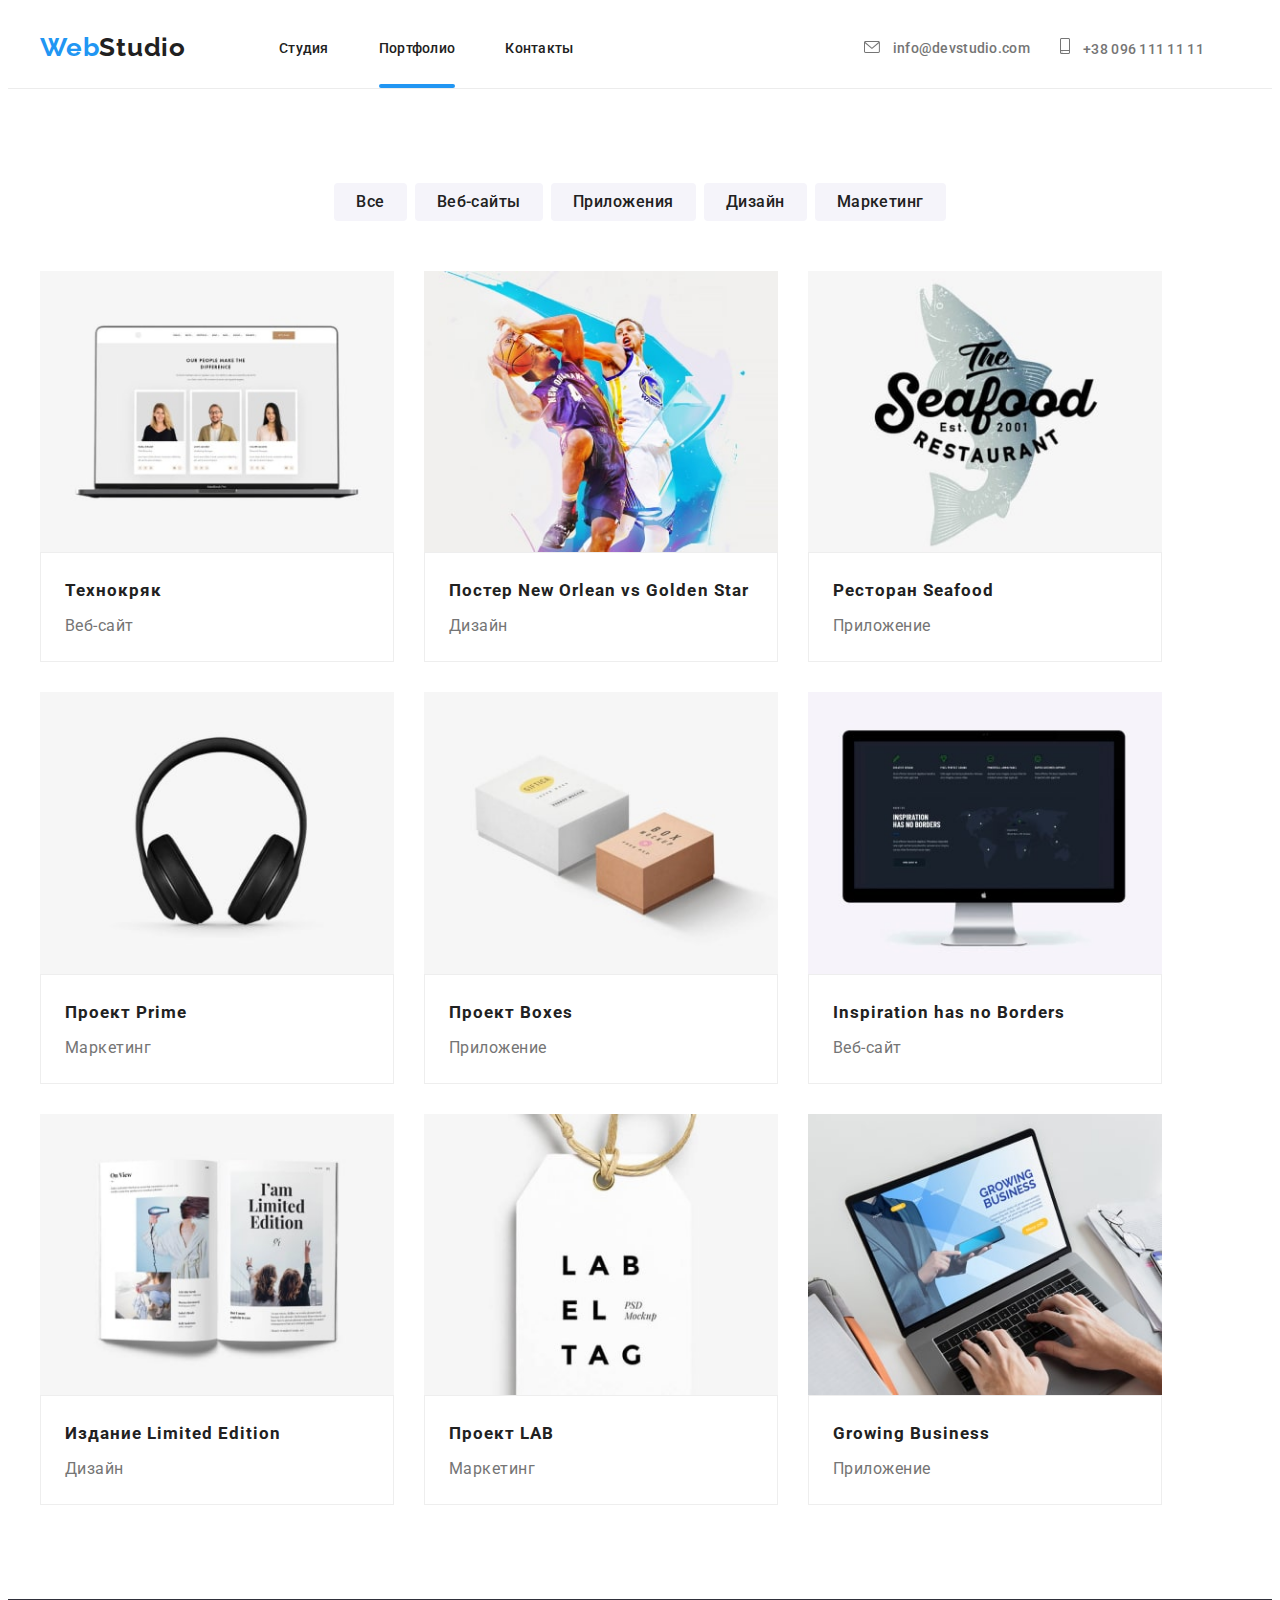
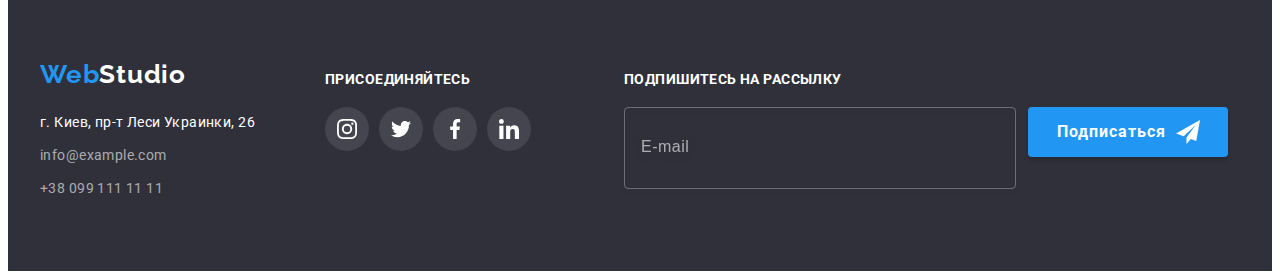
==== commit 41a89fa7: "last-fix" ====
--- a/portfolio.html
+++ b/portfolio.html
@@ -13,9 +13,16 @@
     </head>
 <body>
 
-    <!-- <header class="header">
+    <header class="header">
         <div class="container">
+        <div class="mob-header">
         <a href="WebStudio" class="header-logo">Web<span class="logo-accent">Studio</span></a>
+        <button type="button" class="menu-button" data-menu-open>
+            <svg class="icon-mobile-menu" width="40px" height="40px">
+                <use href="./img/icons.svg#icon-menu"></use>
+            </svg>
+        </button>
+        </div>
         <nav class="header-nav">
         
             <ul class="header-menu-list">
@@ -31,7 +38,7 @@
             </ul>
         
         </nav>
-        
+        <div class="cont-list">
         <ul class="header-contact-list">
             <li class="header-contact-item">
                 <a href="mailto:info@devstudio.com" class="header-mailto">
@@ -49,7 +56,50 @@
             </li>
         </ul>
         </div>
-</header> -->
+        </div>
+        <div class="mobile-menu" data-menu>
+            <div class="container mobile-menu-container">
+                <button type="button" class="mobile-menu-close-btn" data-menu-close>
+                    <svg class="mobile-menu-close-icon">
+                        <use href="./img/icons.svg#icon-cross"></use>
+                    </svg>
+                </button>
+                <ul class="mobile-menu-list">
+                    <li class="mobile-menu-item mobile-menu-item1">
+                        <a href="index.html" class="mobile-menu-link">Студия</a>
+                    </li>
+                    <li class="mobile-menu-item mobile-menu-item2">
+                        <a href="portfolio.html" class="mobile-menu-link cur">Портфолио</a>
+                    </li>
+                    <li class="mobile-menu-item mobile-menu-item3">
+                        <a href="Контакты" class="mobile-menu-link">Контакты</a>
+                    </li>
+                </ul>
+                <ul class="mobile-menu-contact-list">
+                    <li class="mobile-menu-contact-tel">
+                        <a href="tel:+380961111111" class="mobile-menu-contact-tel-link">+38 096 111 11 11</a>
+                    </li>
+                    <li class="mobile-menu-contact-mailto">
+                        <a href="mailto:info@devstudio.com" class="mobile-menu-contact-mailto-link">info@devstudio.com</a>
+                    </li>
+                </ul>
+                <ul class="mobile-menu-soc-list">
+                    <li class="mobile-menu-soc-item mobile-menu-soc-item1">
+                        <a href="Instagram" class="mobile-menu-soc-link">Instagram</a>
+                    </li>
+                    <li class="mobile-menu-soc-item">
+                        <a href="Twitter" class="mobile-menu-soc-link">Twitter</a>
+                    </li>
+                    <li class="mobile-menu-soc-item">
+                        <a href="Facebook" class="mobile-menu-soc-link">Facebook</a>
+                    </li>
+                    <li class="mobile-menu-soc-item">
+                        <a href="LinkedIn" class="mobile-menu-soc-link">LinkedIn</a>
+                    </li>
+                </ul>
+            </div>
+        </div>
+    </header>
 
     <main>
         <section class="portfolio-section">
@@ -57,11 +107,10 @@
             <ul class="portfolio-btn-list">
                 <li class="portfolio-btn-item"><button type="button" class="portfolio-btn">Все</button></li>
                 <li class="portfolio-btn-item"><button type="button" class="portfolio-btn">Веб-сайты</button></li>
-                <li class="portfolio-btn-item"><button type="button" class="portfolio-btn">Приложения</button></li>
-                <li class="portfolio-btn-item btn4"><button type="button" class="portfolio-btn">Дизайн</button></li>
-                <li class="portfolio-btn-item btn5"><button type="button" class="portfolio-btn">Маркетинг</button></li>
+                <li class="portfolio-btn-item"><button type="button" class="portfolio-btn portfolio-btn2">Приложения</button></li>
+                <li class="portfolio-btn-item btn4"><button type="button" class="portfolio-btn portfolio-btn1">Дизайн</button></li>
+                <li class="portfolio-btn-item btn5"><button type="button" class="portfolio-btn portfolio-btn1">Маркетинг</button></li>
             </ul>
-
 
 
 
@@ -202,8 +251,10 @@
 
 
     </main>
-        <!-- <footer class="footer">
+
+        <footer class="footer">
             <div class="container footer-container">
+                <div class="footer-tablet-container">
                 <div class="container-left">
                 <a href="WebStudio" class="footer-logo">Web<span class="logo-span">Studio</span></a>
                 <address class="footer-addres">
@@ -252,6 +303,7 @@
                             </a>
                         </li>
                     </ul>
+                </div>
                 </div>
                 <div class="container-right">
                     <h2 class="subscribe-title">Подпишитесь на рассылку</h2>
@@ -275,7 +327,8 @@
                     </ul>
                 </div>
             </div>
-        </footer> -->
+        </footer>
+    <script src="./js/mobile-menu.js"></script>
 </body>
 </html>
 
--- a/css/main.min.css
+++ b/css/main.min.css
@@ -1 +1 @@
-p,h1,h2,h3,h4,h5,h6{margin:0}ul,ol{margin:0;padding-left:0}address{font-style:normal}a{color:currentColor}img{display:block}button{cursor:pointer}body{font-family:"Roboto",sans-serif}.list{list-style:none}:root{--primary-text-color: #757575;--primary-title-color: #212121;--accent-color: #2196f3;--primary-white-color: #FFFFFF}.container{width:100%;margin-left:auto;margin-right:auto;padding-left:15px;padding-right:15px}@media screen and (min-width: 480px){.container{width:480px}}@media screen and (min-width: 768px){.container{width:768px}}@media screen and (min-width: 1200px){.container{width:1200px}}.header{background-color:var(--primary-white-color);padding-top:24px;padding-bottom:25px;border-bottom:1px solid #ececec}.header>.container{align-items:center}@media screen and (min-width: 768px){.header>.container{display:flex}}@media screen and (max-width: 767px){.header-nav{display:none}}@media screen and (max-width: 767px){.cont-list{display:none}}.menu-button{margin:0;padding:0;border:0;background-color:rgba(0,0,0,0);display:inline-flex}@media screen and (min-width: 768px){.menu-button{display:none}}.menu-button .icon-cross{display:none}.menu-button.is-open .icon-cross{display:block}.menu-button.is-open .icon-menu{display:none}.mob-header{display:flex;justify-content:space-between}.header-menu-list{display:flex}.header-menu-item:not(:last-child){margin-right:50px}.header-logo{font-family:"Raleway";font-style:normal;font-weight:700;font-size:26px;line-height:1.1923076923;letter-spacing:.03em;color:var(--accent-color);margin-right:93px}span{color:var(--primary-title-color)}.header-logo{text-decoration:none}.header-contact-list{display:flex;margin-left:auto}.header-contact-item{margin-left:50px}.header-contact-item{display:flex;align-items:center}li{list-style-type:none}.header-link{font-weight:500;font-size:14px;line-height:1.1428571429;letter-spacing:.02em;color:var(--primary-title-color);transition:250ms cubic-bezier(0.4, 0, 0.2, 1)}.current{position:relative}.current::after{position:absolute;content:"";width:100%;height:4px;border-radius:2px;background:#2196f3;left:0;bottom:-32px}.header-link{text-decoration:none}.header-link:hover{color:var(--accent-color)}.header-link:focus{color:var(--accent-color)}.header-mailto{font-weight:500;font-size:14px;line-height:1.1428571429;letter-spacing:.02em;color:var(--primary-text-color);transition:250ms cubic-bezier(0.4, 0, 0.2, 1)}.header-mailto{text-decoration:none}.header-mailto:hover{color:var(--accent-color)}.header-mailto:focus{color:var(--accent-color)}.header-tel:hover{color:var(--accent-color)}.header-tel:focus{color:var(--accent-color)}.header-tel{font-weight:500;font-size:14px;line-height:1.1428571429;letter-spacing:.02em;color:var(--primary-text-color);transition:250ms cubic-bezier(0.4, 0, 0.2, 1)}.header-tel{text-decoration:none}.contacts-icon{fill:currentColor;margin-right:10px;align-self:center}.hero-section{padding-top:118px;padding-bottom:118px;background-image:linear-gradient(rgba(47, 48, 58, 0.4), rgba(47, 48, 58, 0.4)),url(../img/hero-mobile-bg.jpg);background-repeat:no-repeat;background-position:center;background-size:cover}@media screen and (min-width: 768px){.hero-section{background-image:linear-gradient(rgba(47, 48, 58, 0.4), rgba(47, 48, 58, 0.4)),url(../img/hero-tablet-bg.jpg)}}@media screen and (min-width: 1200px){.hero-section{background-image:linear-gradient(rgba(47, 48, 58, 0.4), rgba(47, 48, 58, 0.4)),url(../img/hero-bg.jpg);padding-top:200px;padding-bottom:200px}}.hero-title{font-weight:900;font-size:26px;line-height:1.6153846154;text-align:center;letter-spacing:.06em;text-transform:uppercase;color:var(--primary-white-color);max-width:360px;margin-left:auto;margin-right:auto;margin-bottom:30px}@media screen and (min-width: 1200px){.hero-title{font-size:44px;line-height:1.3636363636;max-width:696px;margin-bottom:20px}}.hero-btn{font-family:inherit;font-weight:700;font-size:16px;line-height:1.875;display:flex;align-items:center;text-align:center;letter-spacing:.06em;background-color:var(--accent-color);color:var(--primary-white-color);padding:10px 32px;margin-left:auto;margin-right:auto;min-width:200;box-shadow:0px 4px 4px rgba(0,0,0,.15);border-radius:4px;border:none}.quality{padding-top:60px;padding-bottom:60px}@media screen and (min-width: 1200px){.quality{padding-top:94px;padding-bottom:94px}}.quality-title{font-weight:700;font-size:14px;line-height:1.1428571429;letter-spacing:.03em;text-transform:uppercase;color:var(--primary-title-color);margin-bottom:10px;margin-top:30px;text-align:center}@media screen and (min-width: 768px){.quality-title{text-align-last:left}}.quality-text{font-size:14px;line-height:1.7142857143;letter-spacing:.03em;color:var(--primary-text-color);margin-bottom:30px;width:100%}@media screen and (min-width: 768px){.quality-text{width:354px;margin-bottom:0}}@media screen and (min-width: 1200px){.quality-text{width:270px}}.quality-list{display:block;flex-wrap:wrap;justify-content:center;gap:30px}@media screen and (min-width: 768px){.quality-list{display:flex;flex-wrap:wrap}}@media screen and (min-width: 1200px){.quality-list{display:flex}}.quality-soc-icon{fill:#afb1b8}.quality-soc-item{width:100%;height:120px;display:flex;justify-content:center;align-items:center;border-radius:4px;background-color:#f5f4fa}@media screen and (min-width: 768px){.quality-soc-item{width:354px}}@media screen and (min-width: 1200px){.quality-soc-item{width:270px}}.occupation-section{padding-bottom:94px;padding-top:0}@media screen and (max-width: 1199px){.occupation-section{display:none}}.occupation-section-list{display:flex;justify-content:center}.occupation-section-item:not(:last-child){margin-right:30px}.occupation-section-title{font-weight:700;font-size:36px;line-height:1.1666666667;text-align:center;letter-spacing:.03em;color:var(--primary-title-color);margin-bottom:50px}.occupation-cover-wrap{position:relative;overflow:hidden}.occupation-cover-text{position:absolute;bottom:0;width:370px;height:70px;display:flex;align-items:center;justify-content:center;font-weight:700;font-size:14px;line-height:1.1428571429;letter-spacing:.03em;text-align:center;text-transform:uppercase;color:#fff;background:rgba(47,48,58,.8)}.team-section{padding-bottom:60px;padding-top:60px;background-color:#f5f4fa}@media screen and (min-width: 1200px){.team-section{padding-bottom:64px;padding-top:94px}}.team-section-main-title{font-weight:700;font-size:28px;line-height:1.1785714286;text-align:center;letter-spacing:.03em;color:var(--primary-title-color);margin-bottom:30px}@media screen and (min-width: 1200px){.team-section-main-title{font-size:36px;line-height:1.1666666667;margin-bottom:50px}}.team-section-additional-title{font-weight:500;font-size:16px;line-height:1.1875;text-align:center;letter-spacing:.03em;color:var(--primary-title-color);margin-bottom:10px}.team-section-text{font-size:16px;line-height:1.1875;text-align:center;letter-spacing:.03em;color:var(--primary-text-color);margin-bottom:16px}.team-section-list{display:flex;flex-wrap:wrap;justify-content:center}@media screen and (min-width: 1200px){.team-section-list{flex-wrap:nowrap;gap:30px}}.team-container{padding-top:30px;padding-bottom:30px;background-color:#fff;box-shadow:0px 1px 3px rgba(0,0,0,.12),0px 1px 1px rgba(0,0,0,.14),0px 2px 1px rgba(0,0,0,.2);border-radius:0px 0px 4px 4px}.team-section-item:not(:last-child){margin-bottom:30px}@media screen and (min-width: 768px){.team-section-item3{margin-bottom:0}.team-section-item4{margin-bottom:0}}@media screen and (min-width: 768px){.team-section-item1{margin-right:30px}.team-section-item3{margin-right:30px}}@media screen and (min-width: 768px){.team-section-item1{margin-bottom:30px}}@media screen and (min-width: 1200px){.team-section-item1{margin-right:0px}.team-section-item3{margin-right:0px}}.team-soc-link{width:44px;height:44px;border-radius:50%;display:flex;align-items:center;justify-content:center;transition:fill 250ms cubic-bezier(0.4, 0, 0.2, 1),background-color 250ms cubic-bezier(0.4, 0, 0.2, 1);background-color:#fff}.team-soc-link:hover,.team-soc-link:focus{background-color:#2196f3}.team-soc-link:hover .team-soc-icon{fill:#fff}.team-soc-link:focus .team-soc-icon{fill:#fff}.team-soc-list{display:flex;justify-content:center;gap:10px}.team-soc-icon{fill:#afb1b8}.tab1{display:none}.desk1{display:none}@media screen and (min-width: 768px){.mob1{display:none}.tab1{display:block}}@media screen and (min-width: 1200px){.tab1{display:none}.desk1{display:block}}.clients{padding-top:60px;padding-bottom:60px}@media screen and (min-width: 1200px){.clients{padding-top:94px;padding-bottom:94px}}.clients-title{font-family:"Roboto";font-style:normal;font-weight:700;font-size:28px;line-height:1.1785714286;text-align:center;letter-spacing:.03em;color:#212121;margin-bottom:30px}@media screen and (min-width: 1200px){.clients-title{font-size:36px;line-height:1.1666666667;margin-bottom:50px}}.clients-soc-list{display:flex;justify-content:center;gap:30px;flex-wrap:wrap}.clients-soc-icon{fill:#afb1b8;transition:250ms cubic-bezier(0.4, 0, 0.2, 1)}.clients-soc-link{border:1px solid #afb1b8;border-radius:4px;display:block;width:210px;height:92px;display:flex;align-items:center;justify-content:center}@media screen and (max-width: 479px){.clients-soc-link{width:40vw}}@media screen and (min-width: 768px){.clients-soc-link{width:226px}}@media screen and (min-width: 1200px){.clients-soc-link{width:170px}}.clients-soc-link:hover{border-color:#2196f3;cursor:pointer}.clients-soc-link:focus{border-color:#2196f3}.clients-soc-link:focus .clients-soc-icon{fill:#2196f3}.clients-soc-link:hover .clients-soc-icon{fill:#2196f3}.footer{padding-bottom:60px;padding-top:60px;background-color:#2f303a}.footer-adres-item{margin-top:20px;margin-bottom:9px}.footer-mailto-item{margin-bottom:9px}.footer-logo{font-family:"Raleway";font-style:normal;font-weight:700;font-size:26px;line-height:1.1923076923;letter-spacing:.03em;color:var(--accent-color);text-decoration:none}.logo-span{color:var(--primary-white-color)}.footer-link{font-size:14px;line-height:1.7142857143;letter-spacing:.03em;color:var(--primary-white-color);text-decoration:none;font-style:normal}.footer-mailto{font-size:14px;line-height:1.7142857143;letter-spacing:.03em;color:rgba(255,255,255,.6);text-decoration:none;font-style:normal}.footer-tel{font-size:14px;line-height:1.7142857143;letter-spacing:.03em;color:rgba(255,255,255,.6);text-decoration:none;font-style:normal}.footer-soc-link{width:44px;height:44px;border-radius:50%;background-color:rgba(255,255,255,.1);display:flex;align-items:center;justify-content:center;transition:250ms cubic-bezier(0.4, 0, 0.2, 1)}.footer-soc-link:hover,.footer-soc-link:focus{background-color:#2196f3}.footer-soc-link:hover .footer-soc-icon{fill:#fff}.footer-soc-link:focus .footer-soc-icon{fill:#fff}.footer-soc-list{display:flex;gap:10px}.footer-soc-icon{fill:#fff}.footer-title{font-family:"Roboto";font-style:normal;font-weight:700;font-size:14px;line-height:1.1428571429;letter-spacing:.03em;text-transform:uppercase;color:#fff;margin-bottom:20px}.footer-container{text-align:center}.subscribe-title{font-weight:700;font-size:14px;line-height:1.1428571429;letter-spacing:.03em;text-transform:uppercase;color:#fff;margin-bottom:20px}.subscribe-btn{font-family:inherit;font-weight:700;font-size:16px;line-height:1.875;display:flex;align-items:center;text-align:center;letter-spacing:.06em;background-color:var(--accent-color);color:var(--primary-white-color);box-shadow:0px 4px 4px rgba(0,0,0,.15);border-radius:4px;min-width:200;border:none;margin-left:12px;padding:10px 28px 10px 29px}.subscribe-icon{margin-left:10px;fill:#fff}.subscribe-input{width:100%;height:50px;padding:15px 16px;background-color:rgba(0,0,0,0);border:1px solid rgba(255,255,255,.3);filter:drop-shadow(0px 4px 4px rgba(0, 0, 0, 0.15));border-radius:4px;color:var(--primary-white-color)}input::placeholder{font-weight:400;font-size:16px;line-height:1.25;display:flex;align-items:center;letter-spacing:.03em;color:rgba(255,255,255,.6)}.portfolio-section{padding-top:94px;padding-bottom:94px}.portfolio-btn-list{display:flex;margin-bottom:50px;justify-content:center;flex-wrap:wrap}.portfolio-item{width:100%}.port-img{width:100%}@media screen and (min-width: 768px){.portfolio-item{width:354px}}.portfolio-btn-item:not(:last-child){margin-right:8px}.portfolio-list{display:flex;flex-wrap:wrap;gap:30px}.portfolio-title{margin-bottom:4px}.portfolio-btn{font-family:inherit;font-weight:500;font-size:16px;line-height:1.625;text-align:center;letter-spacing:.03em;background-color:#f5f4fa;color:var(--primary-title-color);padding:6px 22px;border:none;border-radius:4px;transition:250ms cubic-bezier(0.4, 0, 0.2, 1)}.portfolio-btn:hover,.portfolio-btn:focus{color:var(--primary-white-color);background-color:var(--accent-color);box-shadow:0px 3px 1px rgba(0,0,0,.1),0px 1px 2px rgba(0,0,0,.08),0px 2px 2px rgba(0,0,0,.12)}.portfolio-item:hover .portfolio-cover-text{transform:translateY(0)}.portfolio-cover-wrap{position:relative;overflow:hidden}.portfolio-cover-text{position:absolute;top:0;left:0;font-size:18px;line-height:1.5555555556;letter-spacing:.03em;padding:63px 24px;color:#fff;background:rgba(33,150,243,.9);transform:translateY(100%);transition:250ms cubic-bezier(0.4, 0, 0.2, 1)}.portfolio-title{font-weight:700;font-size:18px;line-height:2;letter-spacing:.06em;color:var(--primary-title-color)}.portfolio-text{font-size:16px;line-height:1.875;letter-spacing:.03em;color:var(--primary-text-color)}.additional-container{padding:20px 24px;border:1px solid #eee}.port-container{transition:250ms cubic-bezier(0.4, 0, 0.2, 1)}.port-container:hover{box-shadow:0px 1px 1px rgba(0,0,0,.12),0px 4px 4px rgba(0,0,0,.06),1px 4px 6px rgba(0,0,0,.16);cursor:pointer}.port-container:focus{box-shadow:0px 1px 1px rgba(0,0,0,.12),0px 4px 4px rgba(0,0,0,.06),1px 4px 6px rgba(0,0,0,.16)}.backdrop{position:fixed;background:rgba(0,0,0,.2);top:0%;width:100vw;height:100vh;transition:opacity 250ms cubic-bezier(0.4, 0, 0.2, 1),visibility 250ms cubic-bezier(0.4, 0, 0.2, 1)}.backdrop.is-hidden .modal{transform:translate(-50%, -50%) scale(0) rotate(360deg)}.modal{width:450px;max-height:609px;background:#fff;box-shadow:0px 1px 3px rgba(0,0,0,.12),0px 1px 1px rgba(0,0,0,.14),0px 2px 1px rgba(0,0,0,.2);border-radius:4px;position:absolute;top:50%;left:50%;transform:translate(-50%, -50%) scale(1) rotate(0);transition:transform 250ms cubic-bezier(0.4, 0, 0.2, 1);padding:40px}@media screen and (min-width: 1200px){.modal{width:528px;height:581px}}.modal-close{position:absolute;top:8px;right:8px;width:30px;height:30px;background:rgba(0,0,0,0);border:1px solid rgba(0,0,0,.1);border-radius:50%;display:flex;justify-content:center;align-items:center}.modal-close:hover .close-icon{fill:var(--accent-color)}.modal-title{font-weight:700;font-size:20px;line-height:1.5;text-align:center;letter-spacing:.03em;color:#212121;text-align:center;margin-bottom:12px}@media screen and (min-width: 1200px){.modal-title{line-height:1.15}}.modal-input{width:100%;height:40px;border:1px solid rgba(33,33,33,.2);border-radius:4px;font-size:16px;padding-left:42px}.modal-input:hover,.modal-input:focus{border-color:#2196f3;cursor:pointer}.modal-input:hover+.modal-icon{fill:#2196f3}.modal-input:focus+.modal-icon{fill:#2196f3}.modal-btn{font-family:inherit;font-weight:700;font-size:16px;line-height:1.875;display:flex;align-items:center;text-align:center;letter-spacing:.06em;color:#fff;padding:10px 55px 10px 56px;background:#2196f3;box-shadow:0px 4px 4px rgba(0,0,0,.15);border-radius:4px;min-width:200px;border:none;margin-left:auto;margin-right:auto}.modal-label{font-weight:400;font-size:12px;line-height:1.1666666667;letter-spacing:.01em;color:#757575;display:block;margin-bottom:4px}.modal-text{height:120px;width:100%;border:1px solid rgba(33,33,33,.2);border-radius:4px;resize:none;padding:12px 16px}.modal-text:hover{border-color:#2196f3;cursor:pointer}.modal-text:focus{border-color:#2196f3}.modal-icon{position:absolute;left:12px;top:50%;transform:translateY(-50%)}.modal-field{margin-bottom:10px}.is-hidden{opacity:0;visibility:hidden;pointer-events:0}.input-wrap{position:relative}::placeholder{font-weight:400;font-size:14px;line-height:1.1428571429;letter-spacing:.01em;color:rgba(117,117,117,.5)}.check-link{color:#2196f3}.check-text{font-weight:400;font-size:12px;line-height:1.1666666667;letter-spacing:.03em;color:#757575;display:flex;align-items:center}.check-text span{width:16px;height:15px;border:2px solid #212121;border-radius:2px;margin-right:10px;display:flex;justify-content:center;align-items:center}@media screen and (min-width: 1200px){.check-text{font-size:14px;line-height:1.7142857143}}.check-icon{fill:rgba(0,0,0,0)}.visually-hidden{position:absolute;white-space:nowrap;width:1px;height:1px;overflow:hidden;border:0;padding:0;clip:rect(0 0 0 0);clip-path:inset(50%);margin:-1px}.modal-check:checked+.check-text span{background-color:#2196f3;border:none}.modal-check:checked+.check-text .check-icon{fill:#fff}.check-mod{margin-top:20px;margin-bottom:30px;display:flex;justify-content:center;align-items:center}/*# sourceMappingURL=main.min.css.map */+p,h1,h2,h3,h4,h5,h6{margin:0}ul,ol{margin:0;padding-left:0}address{font-style:normal}a{color:currentColor}img{display:block}button{cursor:pointer}body{font-family:"Roboto",sans-serif}.list{list-style:none}:root{--primary-text-color: #757575;--primary-title-color: #212121;--accent-color: #2196f3;--primary-white-color: #FFFFFF}.container{width:100%;margin-left:auto;margin-right:auto;padding-left:15px;padding-right:15px}@media screen and (min-width: 480px){.container{width:480px}}@media screen and (min-width: 768px){.container{width:768px}}@media screen and (min-width: 1200px){.container{width:1200px}}.mobile-menu{position:fixed;top:0;left:0;width:100%;height:100%;z-index:100;background-color:#fff;opacity:0;visibility:hidden;pointer-events:none}.mobile-menu.is-open{opacity:1;visibility:visible;pointer-events:auto}.mobile-menu-close-btn{position:absolute;top:10px;right:15px;background-color:rgba(0,0,0,0);border:0;padding:0;line-height:0}.mobile-menu-close-icon{width:40px;height:40px}.mobile-menu-container{position:relative;padding-left:40px}a{text-decoration:none}.mobile-menu-item{font-weight:500;font-size:40px;line-height:1.175;letter-spacing:.02em;color:#212121}.cur{color:#2196f3}.mobile-menu-item1{padding-top:48px}.mobile-menu-item2{margin-top:32px;margin-bottom:32px}.mobile-menu-item3{margin-bottom:302px}.mobile-menu-contact-tel{font-weight:500;font-size:34px;line-height:1.1764705882;letter-spacing:.02em;color:#2196f3}.mobile-menu-contact-mailto{font-weight:500;font-size:24px;line-height:1.1666666667;letter-spacing:.02em;color:#757575}.mobile-menu-contact-mailto{margin-top:32px;margin-bottom:64px}.mobile-menu-soc-item{font-weight:500;font-size:18px;line-height:1.2222222222;letter-spacing:.02em;color:#2196f3;padding-right:10px;margin-left:10px}.mobile-menu-soc-item:not(:last-child){border-right:1px solid rgba(33,33,33,.2)}.mobile-menu-soc-item1{margin-left:0}.mobile-menu-soc-list{display:flex}.mobile-menu-close-icon:focus{fill:#2196f3}.mobile-menu-close-icon:hover{fill:#2196f3}.icon-mobile-menu:focus{fill:#2196f3}.icon-mobile-menu:hover{fill:#2196f3}.header{background-color:var(--primary-white-color);border-bottom:1px solid #ececec}.header>.container{align-items:center}@media screen and (min-width: 768px){.header>.container{display:flex;padding-top:24px;padding-bottom:25px}}.mob-header{align-items:center;padding-top:16px;padding-bottom:16px}@media screen and (min-width: 768px){.mob-header{padding-top:0;padding-bottom:0}}@media screen and (max-width: 767px){.header-nav{display:none}}@media screen and (max-width: 767px){.cont-list{display:none}}.menu-button{margin:0;padding:0;border:0;background-color:rgba(0,0,0,0)}@media screen and (min-width: 768px){.menu-button{display:none}}.menu-button .icon-cross{display:none}.menu-button.is-open .icon-cross{display:block}.menu-button.is-open .icon-menu{display:none}.mob-header{display:flex;justify-content:space-between}.header-menu-list{display:flex}.header-menu-item:not(:last-child){margin-right:50px}.header-logo{font-family:"Raleway";font-style:normal;font-weight:700;font-size:24px;line-height:1.1666666667;letter-spacing:.03em;color:var(--accent-color);margin-right:88px}@media screen and (min-width: 1200px){.header-logo{font-size:26px;line-height:1.1923076923;margin-right:93px}}span{color:var(--primary-title-color)}.header-logo{text-decoration:none}.header-contact-list{display:flex;margin-left:auto}.header-contact-item{margin-left:30px}@media screen and (max-width: 1199px){.header-contact-item{margin-left:50px}}.header-contact-item{display:flex;align-items:center}li{list-style-type:none}.header-link{font-weight:500;font-size:14px;line-height:1.1428571429;letter-spacing:.02em;color:var(--primary-title-color);transition:250ms cubic-bezier(0.4, 0, 0.2, 1)}.current{position:relative}.current::after{position:absolute;content:"";width:100%;height:4px;border-radius:2px;background:#2196f3;left:0;bottom:-32px}.header-link{text-decoration:none}.header-link:hover{color:var(--accent-color)}.header-link:focus{color:var(--accent-color)}.header-mailto{font-weight:500;font-size:14px;line-height:1.1428571429;letter-spacing:.02em;color:var(--primary-text-color);transition:250ms cubic-bezier(0.4, 0, 0.2, 1)}.header-mailto{text-decoration:none}.header-mailto:hover{color:var(--accent-color)}.header-mailto:focus{color:var(--accent-color)}.header-tel:hover{color:var(--accent-color)}.header-tel:focus{color:var(--accent-color)}.header-tel{font-weight:500;font-size:14px;line-height:1.1428571429;letter-spacing:.02em;color:var(--primary-text-color);transition:250ms cubic-bezier(0.4, 0, 0.2, 1)}.header-tel{text-decoration:none}.contacts-icon{fill:currentColor;margin-right:10px;align-self:center}@media screen and (min-width: 768px){.header-contact-list{display:block}}@media screen and (min-width: 1200px){.header-contact-list{display:flex;margin-left:260px}}.hero-section{padding-top:118px;padding-bottom:118px;background-image:linear-gradient(rgba(47, 48, 58, 0.4), rgba(47, 48, 58, 0.4)),url(../img/hero-mobile-bg.jpg);background-repeat:no-repeat;background-position:center;background-size:cover}@media screen and (min-width: 768px){.hero-section{background-image:linear-gradient(rgba(47, 48, 58, 0.4), rgba(47, 48, 58, 0.4)),url(../img/hero-tablet-bg.jpg)}}@media screen and (min-width: 1200px){.hero-section{background-image:linear-gradient(rgba(47, 48, 58, 0.4), rgba(47, 48, 58, 0.4)),url(../img/hero-bg.jpg);padding-top:200px;padding-bottom:200px}}.hero-title{font-weight:900;font-size:26px;line-height:1.6153846154;text-align:center;letter-spacing:.06em;text-transform:uppercase;color:var(--primary-white-color);max-width:360px;margin-left:auto;margin-right:auto;margin-bottom:30px}@media screen and (min-width: 1200px){.hero-title{font-size:44px;line-height:1.3636363636;max-width:696px;margin-bottom:20px}}.hero-btn{font-family:inherit;font-weight:700;font-size:16px;line-height:1.875;display:flex;align-items:center;text-align:center;letter-spacing:.06em;background-color:var(--accent-color);color:var(--primary-white-color);padding:10px 32px;margin-left:auto;margin-right:auto;min-width:200;box-shadow:0px 4px 4px rgba(0,0,0,.15);border-radius:4px;border:none}.quality{padding-top:60px;padding-bottom:60px}@media screen and (min-width: 1200px){.quality{padding-top:94px;padding-bottom:94px}}.quality-title{font-weight:700;font-size:14px;line-height:1.1428571429;letter-spacing:.03em;text-transform:uppercase;color:var(--primary-title-color);margin-bottom:10px;margin-top:30px;text-align:center}@media screen and (min-width: 768px){.quality-title{text-align-last:left}}.quality-text{font-size:14px;line-height:1.7142857143;letter-spacing:.03em;color:var(--primary-text-color);margin-bottom:30px;width:100%}@media screen and (min-width: 768px){.quality-text{width:354px;margin-bottom:0}}@media screen and (min-width: 1200px){.quality-text{width:270px}}.quality-list{display:block;flex-wrap:wrap;justify-content:center;gap:30px}@media screen and (min-width: 768px){.quality-list{display:flex;flex-wrap:wrap}}@media screen and (min-width: 1200px){.quality-list{display:flex}}.quality-soc-icon{fill:#afb1b8}.quality-soc-item{width:100%;height:120px;display:flex;justify-content:center;align-items:center;border-radius:4px;background-color:#f5f4fa}@media screen and (min-width: 768px){.quality-soc-item{width:354px}}@media screen and (min-width: 1200px){.quality-soc-item{width:270px}}.occupation-section{padding-bottom:94px;padding-top:0}@media screen and (max-width: 1199px){.occupation-section{display:none}}.occupation-section-list{display:flex;justify-content:center}.occupation-section-item:not(:last-child){margin-right:30px}.occupation-section-title{font-weight:700;font-size:36px;line-height:1.1666666667;text-align:center;letter-spacing:.03em;color:var(--primary-title-color);margin-bottom:50px}.occupation-cover-wrap{position:relative;overflow:hidden}.occupation-cover-text{position:absolute;bottom:0;width:370px;height:70px;display:flex;align-items:center;justify-content:center;font-weight:700;font-size:14px;line-height:1.1428571429;letter-spacing:.03em;text-align:center;text-transform:uppercase;color:#fff;background:rgba(47,48,58,.8)}.team-section{padding-bottom:60px;padding-top:60px;background-color:#f5f4fa}@media screen and (min-width: 1200px){.team-section{padding-bottom:64px;padding-top:94px}}.team-section-main-title{font-weight:700;font-size:28px;line-height:1.1785714286;text-align:center;letter-spacing:.03em;color:var(--primary-title-color);margin-bottom:30px}@media screen and (min-width: 1200px){.team-section-main-title{font-size:36px;line-height:1.1666666667;margin-bottom:50px}}.team-section-additional-title{font-weight:500;font-size:16px;line-height:1.1875;text-align:center;letter-spacing:.03em;color:var(--primary-title-color);margin-bottom:10px}.team-section-text{font-size:16px;line-height:1.1875;text-align:center;letter-spacing:.03em;color:var(--primary-text-color);margin-bottom:16px}.team-section-list{display:flex;flex-wrap:wrap;justify-content:center}@media screen and (min-width: 1200px){.team-section-list{flex-wrap:nowrap;gap:30px}}.team-container{padding-top:30px;padding-bottom:30px;background-color:#fff;box-shadow:0px 1px 3px rgba(0,0,0,.12),0px 1px 1px rgba(0,0,0,.14),0px 2px 1px rgba(0,0,0,.2);border-radius:0px 0px 4px 4px}.team-section-item:not(:last-child){margin-bottom:30px}@media screen and (min-width: 768px){.team-section-item3{margin-bottom:0}.team-section-item4{margin-bottom:0}}@media screen and (min-width: 768px){.team-section-item1{margin-right:30px}.team-section-item3{margin-right:30px}}@media screen and (min-width: 768px){.team-section-item1{margin-bottom:30px}}@media screen and (min-width: 1200px){.team-section-item1{margin-right:0px}.team-section-item3{margin-right:0px}}.team-soc-link{width:44px;height:44px;border-radius:50%;display:flex;align-items:center;justify-content:center;transition:fill 250ms cubic-bezier(0.4, 0, 0.2, 1),background-color 250ms cubic-bezier(0.4, 0, 0.2, 1);background-color:#fff}.team-soc-link:hover,.team-soc-link:focus{background-color:#2196f3}.team-soc-link:hover .team-soc-icon{fill:#fff}.team-soc-link:focus .team-soc-icon{fill:#fff}.team-soc-list{display:flex;justify-content:center;gap:10px}.team-soc-icon{fill:#afb1b8}.tab1{display:none}.desk1{display:none}@media screen and (min-width: 768px){.mob1{display:none}.tab1{display:block}}@media screen and (min-width: 1200px){.tab1{display:none}.desk1{display:block}}.clients{padding-top:60px;padding-bottom:60px}@media screen and (min-width: 1200px){.clients{padding-top:94px;padding-bottom:94px}}.clients-title{font-family:"Roboto";font-style:normal;font-weight:700;font-size:28px;line-height:1.1785714286;text-align:center;letter-spacing:.03em;color:#212121;margin-bottom:30px}@media screen and (min-width: 1200px){.clients-title{font-size:36px;line-height:1.1666666667;margin-bottom:50px}}.clients-soc-list{display:flex;justify-content:center;gap:30px;flex-wrap:wrap}.clients-soc-icon{fill:#afb1b8;transition:250ms cubic-bezier(0.4, 0, 0.2, 1)}.clients-soc-link{border:1px solid #afb1b8;border-radius:4px;display:block;width:210px;height:92px;display:flex;align-items:center;justify-content:center}@media screen and (max-width: 479px){.clients-soc-link{width:40vw}}@media screen and (min-width: 768px){.clients-soc-link{width:226px}}@media screen and (min-width: 1200px){.clients-soc-link{width:170px}}.clients-soc-link:hover{border-color:#2196f3;cursor:pointer}.clients-soc-link:focus{border-color:#2196f3}.clients-soc-link:focus .clients-soc-icon{fill:#2196f3}.clients-soc-link:hover .clients-soc-icon{fill:#2196f3}.footer{padding-bottom:60px;padding-top:60px;background-color:#2f303a}.footer-adres-item{margin-top:20px;margin-bottom:9px}.footer-mailto-item{margin-bottom:9px}.footer-logo{font-family:"Raleway";font-style:normal;font-weight:700;font-size:26px;line-height:1.1923076923;letter-spacing:.03em;color:var(--accent-color);text-decoration:none}.logo-span{color:var(--primary-white-color)}.footer-link{font-size:14px;line-height:1.7142857143;letter-spacing:.03em;color:var(--primary-white-color);text-decoration:none;font-style:normal}.footer-mailto{font-size:14px;line-height:1.7142857143;letter-spacing:.03em;color:rgba(255,255,255,.6);text-decoration:none;font-style:normal}.footer-tel{font-size:14px;line-height:1.7142857143;letter-spacing:.03em;color:rgba(255,255,255,.6);text-decoration:none;font-style:normal}.footer-soc-link{width:44px;height:44px;border-radius:50%;background-color:rgba(255,255,255,.1);display:flex;align-items:center;justify-content:center;transition:250ms cubic-bezier(0.4, 0, 0.2, 1)}.footer-soc-link:hover,.footer-soc-link:focus{background-color:#2196f3}.footer-soc-link:hover .footer-soc-icon{fill:#fff}.footer-soc-link:focus .footer-soc-icon{fill:#fff}.footer-soc-list{display:flex;gap:10px;justify-content:center;margin-bottom:60px}.footer-soc-icon{fill:#fff}.footer-title{font-family:"Roboto";font-style:normal;font-weight:700;font-size:14px;line-height:1.1428571429;letter-spacing:.03em;text-transform:uppercase;color:#fff;margin-bottom:20px;margin-top:60px}.footer-container{text-align:center}.subscribe-title{font-weight:700;font-size:14px;line-height:1.1428571429;letter-spacing:.03em;text-transform:uppercase;color:#fff;margin-bottom:20px}.subscribe-btn{font-family:inherit;font-weight:700;font-size:16px;line-height:1.875;display:flex;align-items:center;text-align:center;letter-spacing:.06em;background-color:var(--accent-color);color:var(--primary-white-color);box-shadow:0px 4px 4px rgba(0,0,0,.15);border-radius:4px;min-width:200;border:none;margin-left:12px;padding:10px 28px 10px 29px;margin-left:auto;margin-right:auto;margin-top:20px}.subscribe-icon{margin-left:10px;fill:#fff}.subscribe-input{width:100%;height:50px;padding:15px 16px;background-color:rgba(0,0,0,0);border:1px solid rgba(255,255,255,.3);filter:drop-shadow(0px 4px 4px rgba(0, 0, 0, 0.15));border-radius:4px;color:var(--primary-white-color)}input::placeholder{font-weight:400;font-size:16px;line-height:1.25;display:flex;align-items:center;letter-spacing:.03em;color:rgba(255,255,255,.6)}@media(min-width: 768px)and (max-width: 1199px){.footer-tablet-container{display:flex;align-items:flex-end;justify-content:space-between}.footer-title{margin-top:0}.subscribe-title{margin-top:60px}.subscribe-input{width:450px}.container-left{margin-left:61px}.container-righ{margin-right:74px}}@media screen and (min-width: 1200px){.footer-tablet-container{display:flex}.footer-container{display:flex}.container-righ{margin-left:70px}.subscribe-list{display:flex}.footer-title{margin-top:12px}.container-right{margin-top:12px}.container-right{margin-left:93px}.subscribe-btn{margin-top:0}.subscribe-input{width:358px;margin-right:12px}.subscribe-title{text-align:left}.footer-title{text-align:left}.footer-logo{display:flex}.footer-link{display:flex}.footer-mailto{display:flex}.footer-tel{display:flex}}.portfolio-section{padding-top:60px;padding-bottom:60px}@media screen and (min-width: 1200px){.portfolio-section{padding-top:94px;padding-bottom:94px}}.portfolio-btn-list{display:flex;margin-bottom:50px;justify-content:center;flex-wrap:wrap}@media screen and (max-width: 767px){.portfolio-btn-list{justify-content:flex-start}}.portfolio-item{width:100%}.port-img{width:100%}@media screen and (min-width: 768px){.portfolio-item{width:354px}}.portfolio-btn-item:not(:last-child){margin-right:8px}.portfolio-list{display:flex;flex-wrap:wrap;gap:30px}.portfolio-title{margin-bottom:4px}.portfolio-btn{font-family:inherit;font-weight:500;font-size:16px;line-height:1.625;text-align:center;letter-spacing:.03em;background-color:#f5f4fa;color:var(--primary-title-color);padding:6px 22px;border:none;border-radius:4px;transition:250ms cubic-bezier(0.4, 0, 0.2, 1)}.portfolio-btn:hover,.portfolio-btn:focus{color:var(--primary-white-color);background-color:var(--accent-color);box-shadow:0px 3px 1px rgba(0,0,0,.1),0px 1px 2px rgba(0,0,0,.08),0px 2px 2px rgba(0,0,0,.12)}@media screen and (max-width: 767px){.portfolio-btn1{margin-top:15px}}@media screen and (max-width: 399px){.portfolio-btn2{margin-top:15px}}.portfolio-item:hover .portfolio-cover-text{transform:translateY(0)}.portfolio-cover-wrap{position:relative;overflow:hidden}.portfolio-cover-text{position:absolute;top:0;left:0;font-size:18px;line-height:1.5555555556;letter-spacing:.03em;padding:110px 24px;color:#fff;background:rgba(33,150,243,.9);transform:translateY(100%);transition:250ms cubic-bezier(0.4, 0, 0.2, 1)}@media screen and (min-width: 768px){.portfolio-cover-text{padding:63px 24px}}.portfolio-title{font-weight:700;font-size:17px;line-height:2;letter-spacing:.06em;color:var(--primary-title-color)}.portfolio-text{font-size:16px;line-height:1.875;letter-spacing:.03em;color:var(--primary-text-color)}.additional-container{padding:20px 24px;border:1px solid #eee}.port-container{transition:250ms cubic-bezier(0.4, 0, 0.2, 1)}.port-container:hover{box-shadow:0px 1px 1px rgba(0,0,0,.12),0px 4px 4px rgba(0,0,0,.06),1px 4px 6px rgba(0,0,0,.16);cursor:pointer}.port-container:focus{box-shadow:0px 1px 1px rgba(0,0,0,.12),0px 4px 4px rgba(0,0,0,.06),1px 4px 6px rgba(0,0,0,.16)}.backdrop{position:fixed;background:rgba(0,0,0,.2);top:0%;width:100vw;height:100vh;transition:opacity 250ms cubic-bezier(0.4, 0, 0.2, 1),visibility 250ms cubic-bezier(0.4, 0, 0.2, 1)}.backdrop.is-hidden .modal{transform:translate(-50%, -50%) scale(0) rotate(360deg)}.modal{width:450px;max-height:609px;background:#fff;box-shadow:0px 1px 3px rgba(0,0,0,.12),0px 1px 1px rgba(0,0,0,.14),0px 2px 1px rgba(0,0,0,.2);border-radius:4px;position:absolute;top:50%;left:50%;transform:translate(-50%, -50%) scale(1) rotate(0);transition:transform 250ms cubic-bezier(0.4, 0, 0.2, 1);padding:40px}@media screen and (min-width: 1200px){.modal{width:528px;height:581px}}.modal-close{position:absolute;top:8px;right:8px;width:30px;height:30px;background:rgba(0,0,0,0);border:1px solid rgba(0,0,0,.1);border-radius:50%;display:flex;justify-content:center;align-items:center}.modal-close:hover .close-icon{fill:var(--accent-color)}.modal-title{font-weight:700;font-size:20px;line-height:1.5;text-align:center;letter-spacing:.03em;color:#212121;text-align:center;margin-bottom:12px}@media screen and (min-width: 1200px){.modal-title{line-height:1.15}}.modal-input{width:100%;height:40px;border:1px solid rgba(33,33,33,.2);border-radius:4px;font-size:16px;padding-left:42px}.modal-input:hover,.modal-input:focus{border-color:#2196f3;cursor:pointer}.modal-input:hover+.modal-icon{fill:#2196f3}.modal-input:focus+.modal-icon{fill:#2196f3}.modal-btn{font-family:inherit;font-weight:700;font-size:16px;line-height:1.875;display:flex;align-items:center;text-align:center;letter-spacing:.06em;color:#fff;padding:10px 55px 10px 56px;background:#2196f3;box-shadow:0px 4px 4px rgba(0,0,0,.15);border-radius:4px;min-width:200px;border:none;margin-left:auto;margin-right:auto}.modal-label{font-weight:400;font-size:12px;line-height:1.1666666667;letter-spacing:.01em;color:#757575;display:block;margin-bottom:4px}.modal-text{height:120px;width:100%;border:1px solid rgba(33,33,33,.2);border-radius:4px;resize:none;padding:12px 16px}.modal-text:hover{border-color:#2196f3;cursor:pointer}.modal-text:focus{border-color:#2196f3}.modal-icon{position:absolute;left:12px;top:50%;transform:translateY(-50%)}.modal-field{margin-bottom:10px}.is-hidden{opacity:0;visibility:hidden;pointer-events:0}.input-wrap{position:relative}::placeholder{font-weight:400;font-size:14px;line-height:1.1428571429;letter-spacing:.01em;color:rgba(117,117,117,.5)}.check-link{color:#2196f3}.check-text{font-weight:400;font-size:12px;line-height:1.1666666667;letter-spacing:.03em;color:#757575;display:flex;align-items:center}.check-text span{width:16px;height:15px;border:2px solid #212121;border-radius:2px;margin-right:10px;display:flex;justify-content:center;align-items:center}@media screen and (min-width: 1200px){.check-text{font-size:14px;line-height:1.7142857143}}.check-icon{fill:rgba(0,0,0,0)}.visually-hidden{position:absolute;white-space:nowrap;width:1px;height:1px;overflow:hidden;border:0;padding:0;clip:rect(0 0 0 0);clip-path:inset(50%);margin:-1px}.modal-check:checked+.check-text span{background-color:#2196f3;border:none}.modal-check:checked+.check-text .check-icon{fill:#fff}.check-mod{margin-top:20px;margin-bottom:30px;display:flex;justify-content:center;align-items:center}/*# sourceMappingURL=main.min.css.map */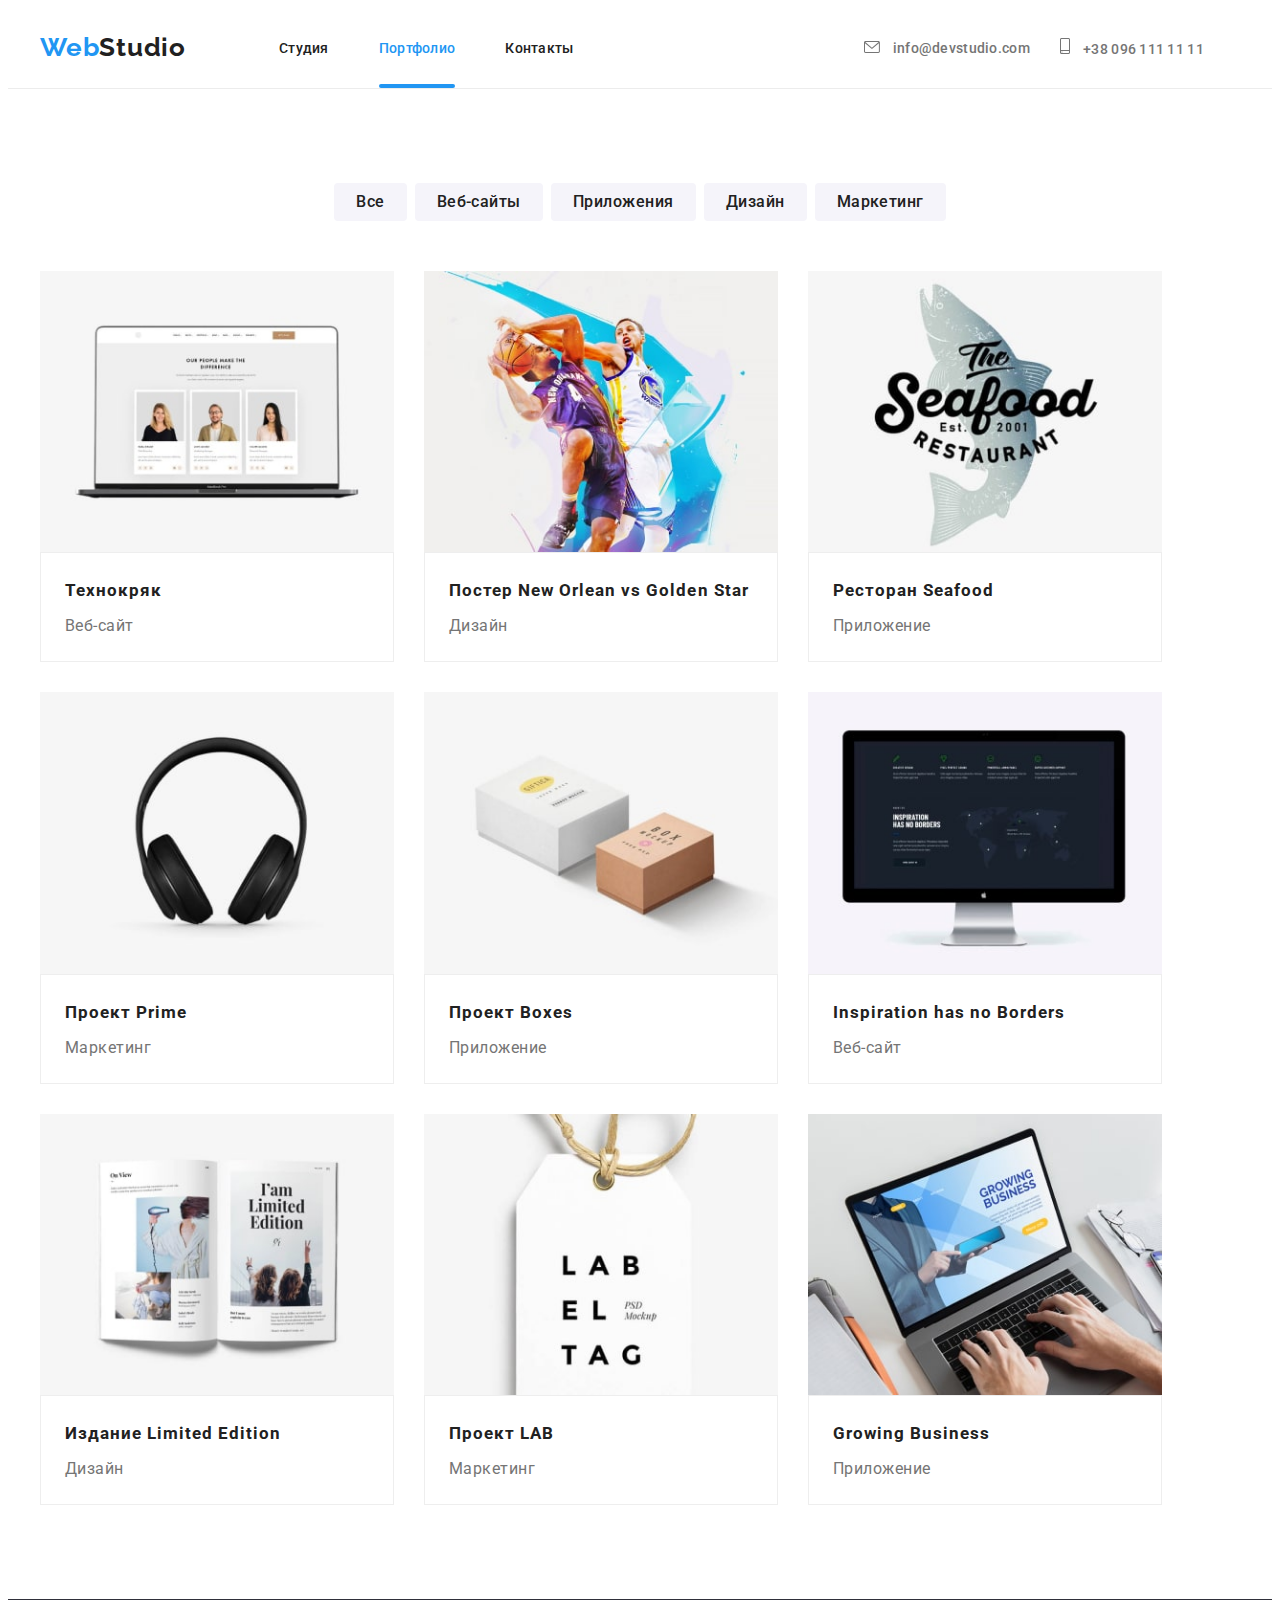
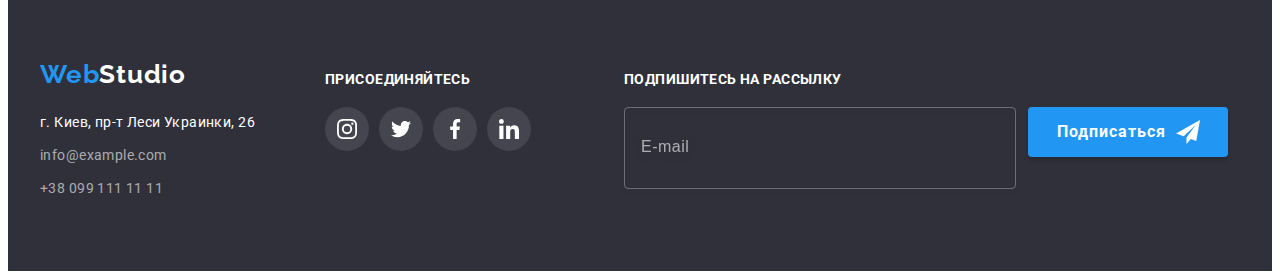
==== commit 7828565d: "fix" ====
--- a/portfolio.html
+++ b/portfolio.html
@@ -119,7 +119,7 @@
                 <li class="portfolio-item">
                     <div class="port-container">
                     <div class="portfolio-cover-wrap">
-                    <img src="./img/img_1-min.jpg" alt="Веб-сайт" class="port-img">
+                    <img srcset="./img/img_1-min.jpg 1x, ./img/img_1-min2x.jpg 2x" src="./img/img_1-min.jpg" alt="Веб-сайт" class="port-img">
                     <p class="portfolio-cover-text">
                         Ресурс предлагает комплексные предложения с разным уровнем функционала и сервисов. Все это позволит посетителю получить исчерпывающие сведения о компании или частном лице.
                     </p>
@@ -133,7 +133,7 @@
                 <li class="portfolio-item">
                     <div class="port-container">
                     <div class="portfolio-cover-wrap">
-                    <img src="./img/img_2-min.jpg" alt="Дизайн" class="port-img">
+                    <img srcset="./img/img_2-min.jpg 1x, ./img/img_2-min2x.jpg 2x" src="./img/img_2-min.jpg" alt="Дизайн" class="port-img">
                     <p class="portfolio-cover-text">
                         Ресурс предлагает комплексные предложения с разным уровнем функционала и сервисов. Все это позволит посетителю получить исчерпывающие сведения о компании или частном лице.
                     </p>
@@ -147,7 +147,7 @@
                 <li class="portfolio-item">
                     <div class="port-container">
                     <div class="portfolio-cover-wrap">
-                    <img src="./img/img_3-min.jpg" alt="Приложение" class="port-img">
+                    <img srcset="./img/img_3-min.jpg 1x, ./img/img_3-min2x.jpg 2x" src="./img/img_3-min.jpg" alt="Приложение" class="port-img">
                     <p class="portfolio-cover-text">
                         Ресурс предлагает комплексные предложения с разным уровнем функционала и сервисов. Все это позволит посетителю получить исчерпывающие сведения о компании или частном лице.
                     </p>
@@ -161,7 +161,7 @@
                 <li class="portfolio-item">
                     <div class="port-container">
                     <div class="portfolio-cover-wrap">
-                    <img src="./img/img_4-min.jpg" alt="Маркетинг" class="port-img">
+                    <img srcset="./img/img_4-min.jpg 1x, ./img/img_4-min2x.jpg 2x" src="./img/img_4-min.jpg" alt="Маркетинг" class="port-img">
                     <p class="portfolio-cover-text">
                         Ресурс предлагает комплексные предложения с разным уровнем функционала и сервисов. Все это позволит посетителю получить исчерпывающие сведения о компании или частном лице.
                     </p>
@@ -175,7 +175,7 @@
                 <li class="portfolio-item">
                     <div class="port-container">
                     <div class="portfolio-cover-wrap">
-                    <img src="./img/img_5-min.jpg" alt="Приложение" class="port-img">
+                    <img srcset="./img/img_5-min.jpg 1x, ./img/img_5-min2x.jpg 2x" src="./img/img_5-min.jpg" alt="Приложение" class="port-img">
                     <p class="portfolio-cover-text">
                         Ресурс предлагает комплексные предложения с разным уровнем функционала и сервисов. Все это позволит посетителю получить исчерпывающие сведения о компании или частном лице.
                     </p>
@@ -189,7 +189,7 @@
                 <li class="portfolio-item">
                     <div class="port-container">
                     <div class="portfolio-cover-wrap">
-                    <img src="./img/img_6-min.jpg" alt="Веб-сайт" class="port-img">
+                    <img srcset="./img/img_6-min.jpg 1x, ./img/img_6-min2x.jpg 2x" src="./img/img_6-min.jpg" alt="Веб-сайт" class="port-img">
                     <p class="portfolio-cover-text">
                         Ресурс предлагает комплексные предложения с разным уровнем функционала и сервисов. Все это позволит посетителю получить исчерпывающие сведения о компании или частном лице.
                     </p>
@@ -203,7 +203,7 @@
                 <li class="portfolio-item">
                     <div class="port-container">
                     <div class="portfolio-cover-wrap">
-                    <img src="./img/img_7-min.jpg" alt="Дизайн" class="port-img">
+                    <img srcset="./img/img_7-min.jpg 1x, ./img/img_7-min2x.jpg 2x" src="./img/img_7-min.jpg" alt="Дизайн" class="port-img">
                     <p class="portfolio-cover-text">
                         Ресурс предлагает комплексные предложения с разным уровнем функционала и сервисов. Все это позволит посетителю получить исчерпывающие сведения о компании или частном лице.
                     </p>
@@ -217,7 +217,7 @@
                 <li class="portfolio-item">
                     <div class="port-container">
                     <div class="portfolio-cover-wrap">
-                    <img src="./img/img_8-min.jpg" alt="Маркетинг" class="port-img">
+                    <img srcset="./img/img_8-min.jpg 1x, ./img/img_8-min2x.jpg 2x" src="./img/img_8-min.jpg" alt="Маркетинг" class="port-img">
                     <p class="portfolio-cover-text">
                         Ресурс предлагает комплексные предложения с разным уровнем функционала и сервисов. Все это позволит посетителю получить исчерпывающие сведения о компании или частном лице.
                     </p>
@@ -231,7 +231,7 @@
                 <li class="portfolio-item">
                     <div class="port-container">
                     <div class="portfolio-cover-wrap">
-                    <img src="./img/img_9-min.jpg" alt="Приложение" class="port-img">
+                    <img srcset="./img/img_9-min.jpg 1x, ./img/img_9-min2x.jpg 2x" src="./img/img_9-min.jpg" alt="Приложение" class="port-img">
                     <p class="portfolio-cover-text">
                         Ресурс предлагает комплексные предложения с разным уровнем функционала и сервисов. Все это позволит посетителю получить исчерпывающие сведения о компании или частном лице.
                     </p>
--- a/css/main.min.css
+++ b/css/main.min.css
@@ -1 +1 @@
-p,h1,h2,h3,h4,h5,h6{margin:0}ul,ol{margin:0;padding-left:0}address{font-style:normal}a{color:currentColor}img{display:block}button{cursor:pointer}body{font-family:"Roboto",sans-serif}.list{list-style:none}:root{--primary-text-color: #757575;--primary-title-color: #212121;--accent-color: #2196f3;--primary-white-color: #FFFFFF}.container{width:100%;margin-left:auto;margin-right:auto;padding-left:15px;padding-right:15px}@media screen and (min-width: 480px){.container{width:480px}}@media screen and (min-width: 768px){.container{width:768px}}@media screen and (min-width: 1200px){.container{width:1200px}}.mobile-menu{position:fixed;top:0;left:0;width:100%;height:100%;z-index:100;background-color:#fff;opacity:0;visibility:hidden;pointer-events:none}.mobile-menu.is-open{opacity:1;visibility:visible;pointer-events:auto}.mobile-menu-close-btn{position:absolute;top:10px;right:15px;background-color:rgba(0,0,0,0);border:0;padding:0;line-height:0}.mobile-menu-close-icon{width:40px;height:40px}.mobile-menu-container{position:relative;padding-left:40px}a{text-decoration:none}.mobile-menu-item{font-weight:500;font-size:40px;line-height:1.175;letter-spacing:.02em;color:#212121}.cur{color:#2196f3}.mobile-menu-item1{padding-top:48px}.mobile-menu-item2{margin-top:32px;margin-bottom:32px}.mobile-menu-item3{margin-bottom:302px}.mobile-menu-contact-tel{font-weight:500;font-size:34px;line-height:1.1764705882;letter-spacing:.02em;color:#2196f3}.mobile-menu-contact-mailto{font-weight:500;font-size:24px;line-height:1.1666666667;letter-spacing:.02em;color:#757575}.mobile-menu-contact-mailto{margin-top:32px;margin-bottom:64px}.mobile-menu-soc-item{font-weight:500;font-size:18px;line-height:1.2222222222;letter-spacing:.02em;color:#2196f3;padding-right:10px;margin-left:10px}.mobile-menu-soc-item:not(:last-child){border-right:1px solid rgba(33,33,33,.2)}.mobile-menu-soc-item1{margin-left:0}.mobile-menu-soc-list{display:flex}.mobile-menu-close-icon:focus{fill:#2196f3}.mobile-menu-close-icon:hover{fill:#2196f3}.icon-mobile-menu:focus{fill:#2196f3}.icon-mobile-menu:hover{fill:#2196f3}.header{background-color:var(--primary-white-color);border-bottom:1px solid #ececec}.header>.container{align-items:center}@media screen and (min-width: 768px){.header>.container{display:flex;padding-top:24px;padding-bottom:25px}}.mob-header{align-items:center;padding-top:16px;padding-bottom:16px}@media screen and (min-width: 768px){.mob-header{padding-top:0;padding-bottom:0}}@media screen and (max-width: 767px){.header-nav{display:none}}@media screen and (max-width: 767px){.cont-list{display:none}}.menu-button{margin:0;padding:0;border:0;background-color:rgba(0,0,0,0)}@media screen and (min-width: 768px){.menu-button{display:none}}.menu-button .icon-cross{display:none}.menu-button.is-open .icon-cross{display:block}.menu-button.is-open .icon-menu{display:none}.mob-header{display:flex;justify-content:space-between}.header-menu-list{display:flex}.header-menu-item:not(:last-child){margin-right:50px}.header-logo{font-family:"Raleway";font-style:normal;font-weight:700;font-size:24px;line-height:1.1666666667;letter-spacing:.03em;color:var(--accent-color);margin-right:88px}@media screen and (min-width: 1200px){.header-logo{font-size:26px;line-height:1.1923076923;margin-right:93px}}span{color:var(--primary-title-color)}.header-logo{text-decoration:none}.header-contact-list{display:flex;margin-left:auto}.header-contact-item{margin-left:30px}@media screen and (max-width: 1199px){.header-contact-item{margin-left:50px}}.header-contact-item{display:flex;align-items:center}li{list-style-type:none}.header-link{font-weight:500;font-size:14px;line-height:1.1428571429;letter-spacing:.02em;color:var(--primary-title-color);transition:250ms cubic-bezier(0.4, 0, 0.2, 1)}.current{position:relative}.current::after{position:absolute;content:"";width:100%;height:4px;border-radius:2px;background:#2196f3;left:0;bottom:-32px}.header-link{text-decoration:none}.header-link:hover{color:var(--accent-color)}.header-link:focus{color:var(--accent-color)}.header-mailto{font-weight:500;font-size:14px;line-height:1.1428571429;letter-spacing:.02em;color:var(--primary-text-color);transition:250ms cubic-bezier(0.4, 0, 0.2, 1)}.header-mailto{text-decoration:none}.header-mailto:hover{color:var(--accent-color)}.header-mailto:focus{color:var(--accent-color)}.header-tel:hover{color:var(--accent-color)}.header-tel:focus{color:var(--accent-color)}.header-tel{font-weight:500;font-size:14px;line-height:1.1428571429;letter-spacing:.02em;color:var(--primary-text-color);transition:250ms cubic-bezier(0.4, 0, 0.2, 1)}.header-tel{text-decoration:none}.contacts-icon{fill:currentColor;margin-right:10px;align-self:center}@media screen and (min-width: 768px){.header-contact-list{display:block}}@media screen and (min-width: 1200px){.header-contact-list{display:flex;margin-left:260px}}.hero-section{padding-top:118px;padding-bottom:118px;background-image:linear-gradient(rgba(47, 48, 58, 0.4), rgba(47, 48, 58, 0.4)),url(../img/hero-mobile-bg.jpg);background-repeat:no-repeat;background-position:center;background-size:cover}@media screen and (min-width: 768px){.hero-section{background-image:linear-gradient(rgba(47, 48, 58, 0.4), rgba(47, 48, 58, 0.4)),url(../img/hero-tablet-bg.jpg)}}@media screen and (min-width: 1200px){.hero-section{background-image:linear-gradient(rgba(47, 48, 58, 0.4), rgba(47, 48, 58, 0.4)),url(../img/hero-bg.jpg);padding-top:200px;padding-bottom:200px}}.hero-title{font-weight:900;font-size:26px;line-height:1.6153846154;text-align:center;letter-spacing:.06em;text-transform:uppercase;color:var(--primary-white-color);max-width:360px;margin-left:auto;margin-right:auto;margin-bottom:30px}@media screen and (min-width: 1200px){.hero-title{font-size:44px;line-height:1.3636363636;max-width:696px;margin-bottom:20px}}.hero-btn{font-family:inherit;font-weight:700;font-size:16px;line-height:1.875;display:flex;align-items:center;text-align:center;letter-spacing:.06em;background-color:var(--accent-color);color:var(--primary-white-color);padding:10px 32px;margin-left:auto;margin-right:auto;min-width:200;box-shadow:0px 4px 4px rgba(0,0,0,.15);border-radius:4px;border:none}.quality{padding-top:60px;padding-bottom:60px}@media screen and (min-width: 1200px){.quality{padding-top:94px;padding-bottom:94px}}.quality-title{font-weight:700;font-size:14px;line-height:1.1428571429;letter-spacing:.03em;text-transform:uppercase;color:var(--primary-title-color);margin-bottom:10px;margin-top:30px;text-align:center}@media screen and (min-width: 768px){.quality-title{text-align-last:left}}.quality-text{font-size:14px;line-height:1.7142857143;letter-spacing:.03em;color:var(--primary-text-color);margin-bottom:30px;width:100%}@media screen and (min-width: 768px){.quality-text{width:354px;margin-bottom:0}}@media screen and (min-width: 1200px){.quality-text{width:270px}}.quality-list{display:block;flex-wrap:wrap;justify-content:center;gap:30px}@media screen and (min-width: 768px){.quality-list{display:flex;flex-wrap:wrap}}@media screen and (min-width: 1200px){.quality-list{display:flex}}.quality-soc-icon{fill:#afb1b8}.quality-soc-item{width:100%;height:120px;display:flex;justify-content:center;align-items:center;border-radius:4px;background-color:#f5f4fa}@media screen and (min-width: 768px){.quality-soc-item{width:354px}}@media screen and (min-width: 1200px){.quality-soc-item{width:270px}}.occupation-section{padding-bottom:94px;padding-top:0}@media screen and (max-width: 1199px){.occupation-section{display:none}}.occupation-section-list{display:flex;justify-content:center}.occupation-section-item:not(:last-child){margin-right:30px}.occupation-section-title{font-weight:700;font-size:36px;line-height:1.1666666667;text-align:center;letter-spacing:.03em;color:var(--primary-title-color);margin-bottom:50px}.occupation-cover-wrap{position:relative;overflow:hidden}.occupation-cover-text{position:absolute;bottom:0;width:370px;height:70px;display:flex;align-items:center;justify-content:center;font-weight:700;font-size:14px;line-height:1.1428571429;letter-spacing:.03em;text-align:center;text-transform:uppercase;color:#fff;background:rgba(47,48,58,.8)}.team-section{padding-bottom:60px;padding-top:60px;background-color:#f5f4fa}@media screen and (min-width: 1200px){.team-section{padding-bottom:64px;padding-top:94px}}.team-section-main-title{font-weight:700;font-size:28px;line-height:1.1785714286;text-align:center;letter-spacing:.03em;color:var(--primary-title-color);margin-bottom:30px}@media screen and (min-width: 1200px){.team-section-main-title{font-size:36px;line-height:1.1666666667;margin-bottom:50px}}.team-section-additional-title{font-weight:500;font-size:16px;line-height:1.1875;text-align:center;letter-spacing:.03em;color:var(--primary-title-color);margin-bottom:10px}.team-section-text{font-size:16px;line-height:1.1875;text-align:center;letter-spacing:.03em;color:var(--primary-text-color);margin-bottom:16px}.team-section-list{display:flex;flex-wrap:wrap;justify-content:center}@media screen and (min-width: 1200px){.team-section-list{flex-wrap:nowrap;gap:30px}}.team-container{padding-top:30px;padding-bottom:30px;background-color:#fff;box-shadow:0px 1px 3px rgba(0,0,0,.12),0px 1px 1px rgba(0,0,0,.14),0px 2px 1px rgba(0,0,0,.2);border-radius:0px 0px 4px 4px}.team-section-item:not(:last-child){margin-bottom:30px}@media screen and (min-width: 768px){.team-section-item3{margin-bottom:0}.team-section-item4{margin-bottom:0}}@media screen and (min-width: 768px){.team-section-item1{margin-right:30px}.team-section-item3{margin-right:30px}}@media screen and (min-width: 768px){.team-section-item1{margin-bottom:30px}}@media screen and (min-width: 1200px){.team-section-item1{margin-right:0px}.team-section-item3{margin-right:0px}}.team-soc-link{width:44px;height:44px;border-radius:50%;display:flex;align-items:center;justify-content:center;transition:fill 250ms cubic-bezier(0.4, 0, 0.2, 1),background-color 250ms cubic-bezier(0.4, 0, 0.2, 1);background-color:#fff}.team-soc-link:hover,.team-soc-link:focus{background-color:#2196f3}.team-soc-link:hover .team-soc-icon{fill:#fff}.team-soc-link:focus .team-soc-icon{fill:#fff}.team-soc-list{display:flex;justify-content:center;gap:10px}.team-soc-icon{fill:#afb1b8}.tab1{display:none}.desk1{display:none}@media screen and (min-width: 768px){.mob1{display:none}.tab1{display:block}}@media screen and (min-width: 1200px){.tab1{display:none}.desk1{display:block}}.clients{padding-top:60px;padding-bottom:60px}@media screen and (min-width: 1200px){.clients{padding-top:94px;padding-bottom:94px}}.clients-title{font-family:"Roboto";font-style:normal;font-weight:700;font-size:28px;line-height:1.1785714286;text-align:center;letter-spacing:.03em;color:#212121;margin-bottom:30px}@media screen and (min-width: 1200px){.clients-title{font-size:36px;line-height:1.1666666667;margin-bottom:50px}}.clients-soc-list{display:flex;justify-content:center;gap:30px;flex-wrap:wrap}.clients-soc-icon{fill:#afb1b8;transition:250ms cubic-bezier(0.4, 0, 0.2, 1)}.clients-soc-link{border:1px solid #afb1b8;border-radius:4px;display:block;width:210px;height:92px;display:flex;align-items:center;justify-content:center}@media screen and (max-width: 479px){.clients-soc-link{width:40vw}}@media screen and (min-width: 768px){.clients-soc-link{width:226px}}@media screen and (min-width: 1200px){.clients-soc-link{width:170px}}.clients-soc-link:hover{border-color:#2196f3;cursor:pointer}.clients-soc-link:focus{border-color:#2196f3}.clients-soc-link:focus .clients-soc-icon{fill:#2196f3}.clients-soc-link:hover .clients-soc-icon{fill:#2196f3}.footer{padding-bottom:60px;padding-top:60px;background-color:#2f303a}.footer-adres-item{margin-top:20px;margin-bottom:9px}.footer-mailto-item{margin-bottom:9px}.footer-logo{font-family:"Raleway";font-style:normal;font-weight:700;font-size:26px;line-height:1.1923076923;letter-spacing:.03em;color:var(--accent-color);text-decoration:none}.logo-span{color:var(--primary-white-color)}.footer-link{font-size:14px;line-height:1.7142857143;letter-spacing:.03em;color:var(--primary-white-color);text-decoration:none;font-style:normal}.footer-mailto{font-size:14px;line-height:1.7142857143;letter-spacing:.03em;color:rgba(255,255,255,.6);text-decoration:none;font-style:normal}.footer-tel{font-size:14px;line-height:1.7142857143;letter-spacing:.03em;color:rgba(255,255,255,.6);text-decoration:none;font-style:normal}.footer-soc-link{width:44px;height:44px;border-radius:50%;background-color:rgba(255,255,255,.1);display:flex;align-items:center;justify-content:center;transition:250ms cubic-bezier(0.4, 0, 0.2, 1)}.footer-soc-link:hover,.footer-soc-link:focus{background-color:#2196f3}.footer-soc-link:hover .footer-soc-icon{fill:#fff}.footer-soc-link:focus .footer-soc-icon{fill:#fff}.footer-soc-list{display:flex;gap:10px;justify-content:center;margin-bottom:60px}.footer-soc-icon{fill:#fff}.footer-title{font-family:"Roboto";font-style:normal;font-weight:700;font-size:14px;line-height:1.1428571429;letter-spacing:.03em;text-transform:uppercase;color:#fff;margin-bottom:20px;margin-top:60px}.footer-container{text-align:center}.subscribe-title{font-weight:700;font-size:14px;line-height:1.1428571429;letter-spacing:.03em;text-transform:uppercase;color:#fff;margin-bottom:20px}.subscribe-btn{font-family:inherit;font-weight:700;font-size:16px;line-height:1.875;display:flex;align-items:center;text-align:center;letter-spacing:.06em;background-color:var(--accent-color);color:var(--primary-white-color);box-shadow:0px 4px 4px rgba(0,0,0,.15);border-radius:4px;min-width:200;border:none;margin-left:12px;padding:10px 28px 10px 29px;margin-left:auto;margin-right:auto;margin-top:20px}.subscribe-icon{margin-left:10px;fill:#fff}.subscribe-input{width:100%;height:50px;padding:15px 16px;background-color:rgba(0,0,0,0);border:1px solid rgba(255,255,255,.3);filter:drop-shadow(0px 4px 4px rgba(0, 0, 0, 0.15));border-radius:4px;color:var(--primary-white-color)}input::placeholder{font-weight:400;font-size:16px;line-height:1.25;display:flex;align-items:center;letter-spacing:.03em;color:rgba(255,255,255,.6)}@media(min-width: 768px)and (max-width: 1199px){.footer-tablet-container{display:flex;align-items:flex-end;justify-content:space-between}.footer-title{margin-top:0}.subscribe-title{margin-top:60px}.subscribe-input{width:450px}.container-left{margin-left:61px}.container-righ{margin-right:74px}}@media screen and (min-width: 1200px){.footer-tablet-container{display:flex}.footer-container{display:flex}.container-righ{margin-left:70px}.subscribe-list{display:flex}.footer-title{margin-top:12px}.container-right{margin-top:12px}.container-right{margin-left:93px}.subscribe-btn{margin-top:0}.subscribe-input{width:358px;margin-right:12px}.subscribe-title{text-align:left}.footer-title{text-align:left}.footer-logo{display:flex}.footer-link{display:flex}.footer-mailto{display:flex}.footer-tel{display:flex}}.portfolio-section{padding-top:60px;padding-bottom:60px}@media screen and (min-width: 1200px){.portfolio-section{padding-top:94px;padding-bottom:94px}}.portfolio-btn-list{display:flex;margin-bottom:50px;justify-content:center;flex-wrap:wrap}@media screen and (max-width: 767px){.portfolio-btn-list{justify-content:flex-start}}.portfolio-item{width:100%}.port-img{width:100%}@media screen and (min-width: 768px){.portfolio-item{width:354px}}.portfolio-btn-item:not(:last-child){margin-right:8px}.portfolio-list{display:flex;flex-wrap:wrap;gap:30px}.portfolio-title{margin-bottom:4px}.portfolio-btn{font-family:inherit;font-weight:500;font-size:16px;line-height:1.625;text-align:center;letter-spacing:.03em;background-color:#f5f4fa;color:var(--primary-title-color);padding:6px 22px;border:none;border-radius:4px;transition:250ms cubic-bezier(0.4, 0, 0.2, 1)}.portfolio-btn:hover,.portfolio-btn:focus{color:var(--primary-white-color);background-color:var(--accent-color);box-shadow:0px 3px 1px rgba(0,0,0,.1),0px 1px 2px rgba(0,0,0,.08),0px 2px 2px rgba(0,0,0,.12)}@media screen and (max-width: 767px){.portfolio-btn1{margin-top:15px}}@media screen and (max-width: 399px){.portfolio-btn2{margin-top:15px}}.portfolio-item:hover .portfolio-cover-text{transform:translateY(0)}.portfolio-cover-wrap{position:relative;overflow:hidden}.portfolio-cover-text{position:absolute;top:0;left:0;font-size:18px;line-height:1.5555555556;letter-spacing:.03em;padding:110px 24px;color:#fff;background:rgba(33,150,243,.9);transform:translateY(100%);transition:250ms cubic-bezier(0.4, 0, 0.2, 1)}@media screen and (min-width: 768px){.portfolio-cover-text{padding:63px 24px}}.portfolio-title{font-weight:700;font-size:17px;line-height:2;letter-spacing:.06em;color:var(--primary-title-color)}.portfolio-text{font-size:16px;line-height:1.875;letter-spacing:.03em;color:var(--primary-text-color)}.additional-container{padding:20px 24px;border:1px solid #eee}.port-container{transition:250ms cubic-bezier(0.4, 0, 0.2, 1)}.port-container:hover{box-shadow:0px 1px 1px rgba(0,0,0,.12),0px 4px 4px rgba(0,0,0,.06),1px 4px 6px rgba(0,0,0,.16);cursor:pointer}.port-container:focus{box-shadow:0px 1px 1px rgba(0,0,0,.12),0px 4px 4px rgba(0,0,0,.06),1px 4px 6px rgba(0,0,0,.16)}.backdrop{position:fixed;background:rgba(0,0,0,.2);top:0%;width:100vw;height:100vh;transition:opacity 250ms cubic-bezier(0.4, 0, 0.2, 1),visibility 250ms cubic-bezier(0.4, 0, 0.2, 1)}.backdrop.is-hidden .modal{transform:translate(-50%, -50%) scale(0) rotate(360deg)}.modal{width:450px;max-height:609px;background:#fff;box-shadow:0px 1px 3px rgba(0,0,0,.12),0px 1px 1px rgba(0,0,0,.14),0px 2px 1px rgba(0,0,0,.2);border-radius:4px;position:absolute;top:50%;left:50%;transform:translate(-50%, -50%) scale(1) rotate(0);transition:transform 250ms cubic-bezier(0.4, 0, 0.2, 1);padding:40px}@media screen and (min-width: 1200px){.modal{width:528px;height:581px}}.modal-close{position:absolute;top:8px;right:8px;width:30px;height:30px;background:rgba(0,0,0,0);border:1px solid rgba(0,0,0,.1);border-radius:50%;display:flex;justify-content:center;align-items:center}.modal-close:hover .close-icon{fill:var(--accent-color)}.modal-title{font-weight:700;font-size:20px;line-height:1.5;text-align:center;letter-spacing:.03em;color:#212121;text-align:center;margin-bottom:12px}@media screen and (min-width: 1200px){.modal-title{line-height:1.15}}.modal-input{width:100%;height:40px;border:1px solid rgba(33,33,33,.2);border-radius:4px;font-size:16px;padding-left:42px}.modal-input:hover,.modal-input:focus{border-color:#2196f3;cursor:pointer}.modal-input:hover+.modal-icon{fill:#2196f3}.modal-input:focus+.modal-icon{fill:#2196f3}.modal-btn{font-family:inherit;font-weight:700;font-size:16px;line-height:1.875;display:flex;align-items:center;text-align:center;letter-spacing:.06em;color:#fff;padding:10px 55px 10px 56px;background:#2196f3;box-shadow:0px 4px 4px rgba(0,0,0,.15);border-radius:4px;min-width:200px;border:none;margin-left:auto;margin-right:auto}.modal-label{font-weight:400;font-size:12px;line-height:1.1666666667;letter-spacing:.01em;color:#757575;display:block;margin-bottom:4px}.modal-text{height:120px;width:100%;border:1px solid rgba(33,33,33,.2);border-radius:4px;resize:none;padding:12px 16px}.modal-text:hover{border-color:#2196f3;cursor:pointer}.modal-text:focus{border-color:#2196f3}.modal-icon{position:absolute;left:12px;top:50%;transform:translateY(-50%)}.modal-field{margin-bottom:10px}.is-hidden{opacity:0;visibility:hidden;pointer-events:0}.input-wrap{position:relative}::placeholder{font-weight:400;font-size:14px;line-height:1.1428571429;letter-spacing:.01em;color:rgba(117,117,117,.5)}.check-link{color:#2196f3}.check-text{font-weight:400;font-size:12px;line-height:1.1666666667;letter-spacing:.03em;color:#757575;display:flex;align-items:center}.check-text span{width:16px;height:15px;border:2px solid #212121;border-radius:2px;margin-right:10px;display:flex;justify-content:center;align-items:center}@media screen and (min-width: 1200px){.check-text{font-size:14px;line-height:1.7142857143}}.check-icon{fill:rgba(0,0,0,0)}.visually-hidden{position:absolute;white-space:nowrap;width:1px;height:1px;overflow:hidden;border:0;padding:0;clip:rect(0 0 0 0);clip-path:inset(50%);margin:-1px}.modal-check:checked+.check-text span{background-color:#2196f3;border:none}.modal-check:checked+.check-text .check-icon{fill:#fff}.check-mod{margin-top:20px;margin-bottom:30px;display:flex;justify-content:center;align-items:center}/*# sourceMappingURL=main.min.css.map */+p,h1,h2,h3,h4,h5,h6{margin:0}ul,ol{margin:0;padding-left:0}address{font-style:normal}a{color:currentColor}img{display:block}button{cursor:pointer}body{font-family:"Roboto",sans-serif}.list{list-style:none}:root{--primary-text-color: #757575;--primary-title-color: #212121;--accent-color: #2196f3;--primary-white-color: #FFFFFF}.container{width:100%;margin-left:auto;margin-right:auto;padding-left:15px;padding-right:15px}@media screen and (min-width: 480px){.container{width:480px}}@media screen and (min-width: 768px){.container{width:768px}}@media screen and (min-width: 1200px){.container{width:1200px}}.mobile-menu{position:fixed;top:0;left:0;width:100%;height:100%;z-index:100;background-color:#fff;opacity:0;visibility:hidden;pointer-events:none;transition:250ms cubic-bezier(0.4, 0, 0.2, 1)}.mobile-menu.is-open{opacity:1;visibility:visible;pointer-events:auto}.mobile-menu-close-btn{position:absolute;top:10px;right:15px;background-color:rgba(0,0,0,0);border:0;padding:0;line-height:0}.mobile-menu-close-icon{width:40px;height:40px}.mobile-menu-container{position:relative;padding-left:40px}a{text-decoration:none}.mobile-menu-item{font-weight:500;font-size:40px;line-height:1.175;letter-spacing:.02em;color:#212121}.cur{color:#2196f3}.mobile-menu-item1{padding-top:48px}.mobile-menu-item2{margin-top:32px;margin-bottom:32px}.mobile-menu-item3{margin-bottom:200px}.mobile-menu-contact-tel{font-weight:500;font-size:34px;line-height:1.1764705882;letter-spacing:.02em;color:#2196f3}.mobile-menu-contact-mailto{font-weight:500;font-size:24px;line-height:1.1666666667;letter-spacing:.02em;color:#757575}.mobile-menu-contact-mailto{margin-top:32px;margin-bottom:64px}.mobile-menu-soc-item{font-weight:500;font-size:18px;line-height:1.2222222222;letter-spacing:.02em;color:#2196f3;padding-right:10px;margin-left:10px}.mobile-menu-soc-item:not(:last-child){border-right:1px solid rgba(33,33,33,.2)}.mobile-menu-soc-item1{margin-left:0}.mobile-menu-soc-list{display:flex;flex-wrap:wrap}.mobile-menu-close-icon:focus{fill:#2196f3}.mobile-menu-close-icon:hover{fill:#2196f3}.icon-mobile-menu:focus{fill:#2196f3}.icon-mobile-menu:hover{fill:#2196f3}.header{background-color:var(--primary-white-color);border-bottom:1px solid #ececec}.header>.container{align-items:center}@media screen and (min-width: 768px){.header>.container{display:flex;padding-top:24px;padding-bottom:25px}}.mob-header{align-items:center;padding-top:16px;padding-bottom:16px}@media screen and (min-width: 768px){.mob-header{padding-top:0;padding-bottom:0}}@media screen and (max-width: 767px){.header-nav{display:none}}@media screen and (max-width: 767px){.cont-list{display:none}}.menu-button{margin:0;padding:0;border:0;background-color:rgba(0,0,0,0)}@media screen and (min-width: 768px){.menu-button{display:none}}.menu-button .icon-cross{display:none}.menu-button.is-open .icon-cross{display:block}.menu-button.is-open .icon-menu{display:none}.mob-header{display:flex;justify-content:space-between}.header-menu-list{display:flex}.header-menu-item:not(:last-child){margin-right:50px}.header-logo{font-family:"Raleway";font-style:normal;font-weight:700;font-size:24px;line-height:1.1666666667;letter-spacing:.03em;color:var(--accent-color);margin-right:88px}@media screen and (min-width: 1200px){.header-logo{font-size:26px;line-height:1.1923076923;margin-right:93px}}span{color:var(--primary-title-color)}.header-logo{text-decoration:none}.header-contact-list{display:flex;margin-left:auto}.header-contact-item{margin-left:30px}@media screen and (max-width: 1199px){.header-contact-item{margin-left:50px}}.header-contact-item{display:flex;align-items:center}li{list-style-type:none}.header-link{font-weight:500;font-size:14px;line-height:1.1428571429;letter-spacing:.02em;color:var(--primary-title-color);transition:250ms cubic-bezier(0.4, 0, 0.2, 1)}.current{position:relative;color:#2196f3}.current::after{position:absolute;content:"";width:100%;height:4px;border-radius:2px;background:#2196f3;left:0;bottom:-32px}.header-link{text-decoration:none}.header-link:hover{color:var(--accent-color)}.header-link:focus{color:var(--accent-color)}.header-mailto{font-weight:500;font-size:14px;line-height:1.1428571429;letter-spacing:.02em;color:var(--primary-text-color);transition:250ms cubic-bezier(0.4, 0, 0.2, 1)}@media(min-width: 768px)and (max-width: 1199px){.header-mailto{margin-bottom:10px}}.header-mailto{text-decoration:none}.header-mailto:hover{color:var(--accent-color)}.header-mailto:focus{color:var(--accent-color)}.header-tel:hover{color:var(--accent-color)}.header-tel:focus{color:var(--accent-color)}.header-tel{font-weight:500;font-size:14px;line-height:1.1428571429;letter-spacing:.02em;color:var(--primary-text-color);transition:250ms cubic-bezier(0.4, 0, 0.2, 1)}.header-tel{text-decoration:none}.contacts-icon{fill:currentColor;margin-right:10px;align-self:center}@media screen and (min-width: 768px){.header-contact-list{display:block}}@media screen and (min-width: 1200px){.header-contact-list{display:flex;margin-left:260px}}.hero-section{padding-top:118px;padding-bottom:118px;background-image:linear-gradient(rgba(47, 48, 58, 0.4), rgba(47, 48, 58, 0.4)),url(../img/hero-mobile-bg.jpg);background-repeat:no-repeat;background-position:center;background-size:cover}@media screen and (min-device-pixel-ratio: 2)and (max-width: 767px),screen and (min-resolution: 192dpi)and (max-width: 767px),screen and (min-resolution: 2dppx)and (max-width: 767px){.hero-section{background-image:linear-gradient(rgba(47, 48, 58, 0.4), rgba(47, 48, 58, 0.4)),url(../img/hero-mobile2x-bg.jpg)}}@media screen and (min-width: 768px){.hero-section{background-image:linear-gradient(rgba(47, 48, 58, 0.4), rgba(47, 48, 58, 0.4)),url(../img/hero-tablet-bg.jpg)}}@media screen and (min-device-pixel-ratio: 2)and (min-width: 768px),screen and (min-resolution: 192dpi)and (min-width: 768px),screen and (min-resolution: 2dppx)and (min-width: 768px){.hero-section{background-image:linear-gradient(rgba(47, 48, 58, 0.4), rgba(47, 48, 58, 0.4)),url(../img/hero-tablet2x-bg.jpg)}}@media screen and (min-width: 1200px){.hero-section{background-image:linear-gradient(rgba(47, 48, 58, 0.4), rgba(47, 48, 58, 0.4)),url(../img/hero-bg.jpg);padding-top:200px;padding-bottom:200px}}@media screen and (min-device-pixel-ratio: 2)and (min-width: 1200px),screen and (min-resolution: 192dpi)and (min-width: 1200px),screen and (min-resolution: 2dppx)and (min-width: 1200px){.hero-section{background-image:linear-gradient(rgba(47, 48, 58, 0.4), rgba(47, 48, 58, 0.4)),url(../img/hero2x-bg.jpg)}}.hero-title{font-weight:900;font-size:26px;line-height:1.6153846154;text-align:center;letter-spacing:.06em;text-transform:uppercase;color:var(--primary-white-color);max-width:360px;margin-left:auto;margin-right:auto;margin-bottom:30px}@media screen and (min-width: 1200px){.hero-title{font-size:44px;line-height:1.3636363636;max-width:696px;margin-bottom:20px}}.hero-btn{font-family:inherit;font-weight:700;font-size:16px;line-height:1.875;display:flex;align-items:center;text-align:center;letter-spacing:.06em;background-color:var(--accent-color);color:var(--primary-white-color);padding:10px 32px;margin-left:auto;margin-right:auto;min-width:200;box-shadow:0px 4px 4px rgba(0,0,0,.15);border-radius:4px;border:none}.quality{padding-top:60px;padding-bottom:60px}@media screen and (min-width: 1200px){.quality{padding-top:94px;padding-bottom:94px}}.quality-title{font-weight:700;font-size:14px;line-height:1.1428571429;letter-spacing:.03em;text-transform:uppercase;color:var(--primary-title-color);margin-bottom:10px;margin-top:30px;text-align:center}@media screen and (min-width: 768px){.quality-title{text-align-last:left}}.quality-text{font-size:14px;line-height:1.7142857143;letter-spacing:.03em;color:var(--primary-text-color);margin-bottom:30px;width:100%}@media screen and (min-width: 768px){.quality-text{width:354px;margin-bottom:0}}@media screen and (min-width: 1200px){.quality-text{width:270px}}.quality-list{display:block;flex-wrap:wrap;justify-content:center;gap:30px}@media screen and (min-width: 768px){.quality-list{display:flex;flex-wrap:wrap}}@media screen and (min-width: 1200px){.quality-list{display:flex}}.quality-soc-icon{fill:#afb1b8}.quality-soc-item{max-width:450px;height:120px;display:flex;justify-content:center;align-items:center;border-radius:4px;background-color:#f5f4fa}@media screen and (min-width: 768px){.quality-soc-item{width:354px}}@media screen and (min-width: 1200px){.quality-soc-item{width:270px}}.occupation-section{padding-bottom:94px;padding-top:0}@media screen and (max-width: 1199px){.occupation-section{display:none}}.occupation-section-list{display:flex;justify-content:center}.occupation-section-item:not(:last-child){margin-right:30px}.occupation-section-title{font-weight:700;font-size:36px;line-height:1.1666666667;text-align:center;letter-spacing:.03em;color:var(--primary-title-color);margin-bottom:50px}.occupation-cover-wrap{position:relative;overflow:hidden}.occupation-cover-text{position:absolute;bottom:0;width:370px;height:70px;display:flex;align-items:center;justify-content:center;font-weight:700;font-size:14px;line-height:1.1428571429;letter-spacing:.03em;text-align:center;text-transform:uppercase;color:#fff;background:rgba(47,48,58,.8)}.team-section{padding-bottom:60px;padding-top:60px;background-color:#f5f4fa}@media screen and (min-width: 1200px){.team-section{padding-bottom:64px;padding-top:94px}}.team-section-main-title{font-weight:700;font-size:28px;line-height:1.1785714286;text-align:center;letter-spacing:.03em;color:var(--primary-title-color);margin-bottom:30px}@media screen and (min-width: 1200px){.team-section-main-title{font-size:36px;line-height:1.1666666667;margin-bottom:50px}}.team-section-additional-title{font-weight:500;font-size:16px;line-height:1.1875;text-align:center;letter-spacing:.03em;color:var(--primary-title-color);margin-bottom:10px}.team-section-text{font-size:16px;line-height:1.1875;text-align:center;letter-spacing:.03em;color:var(--primary-text-color);margin-bottom:16px}.team-section-list{display:flex;flex-wrap:wrap;justify-content:center}@media screen and (min-width: 1200px){.team-section-list{flex-wrap:nowrap;gap:30px}}.team-container{padding-top:30px;padding-bottom:30px;background-color:#fff;box-shadow:0px 1px 3px rgba(0,0,0,.12),0px 1px 1px rgba(0,0,0,.14),0px 2px 1px rgba(0,0,0,.2);border-radius:0px 0px 4px 4px}.team-section-item:not(:last-child){margin-bottom:30px}@media screen and (min-width: 768px){.team-section-item3{margin-bottom:0}.team-section-item4{margin-bottom:0}}@media screen and (min-width: 768px){.team-section-item1{margin-right:30px}.team-section-item3{margin-right:30px}}@media screen and (min-width: 768px){.team-section-item1{margin-bottom:30px}}@media screen and (min-width: 1200px){.team-section-item1{margin-right:0px}.team-section-item3{margin-right:0px}}.team-soc-link{width:44px;height:44px;border-radius:50%;display:flex;align-items:center;justify-content:center;transition:fill 250ms cubic-bezier(0.4, 0, 0.2, 1),background-color 250ms cubic-bezier(0.4, 0, 0.2, 1);background-color:#fff}.team-soc-link:hover,.team-soc-link:focus{background-color:#2196f3}.team-soc-link:hover .team-soc-icon{fill:#fff}.team-soc-link:focus .team-soc-icon{fill:#fff}.team-soc-list{display:flex;justify-content:center;gap:10px}.team-soc-icon{fill:#afb1b8}.tab1{display:none}.desk1{display:none}@media screen and (min-width: 768px){.mob1{display:none}.tab1{display:block}}@media screen and (min-width: 1200px){.tab1{display:none}.desk1{display:block}}.mob1{width:100%}.tab1{width:100%}.desk1{width:100%}.clients{padding-top:60px;padding-bottom:60px}@media screen and (min-width: 1200px){.clients{padding-top:94px;padding-bottom:94px}}.clients-title{font-family:"Roboto";font-style:normal;font-weight:700;font-size:28px;line-height:1.1785714286;text-align:center;letter-spacing:.03em;color:#212121;margin-bottom:30px}@media screen and (min-width: 1200px){.clients-title{font-size:36px;line-height:1.1666666667;margin-bottom:50px}}.clients-soc-list{display:flex;justify-content:center;gap:30px;flex-wrap:wrap}.clients-soc-icon{fill:#afb1b8;transition:250ms cubic-bezier(0.4, 0, 0.2, 1)}.clients-soc-link{border:1px solid #afb1b8;border-radius:4px;display:block;width:210px;height:92px;display:flex;align-items:center;justify-content:center}@media screen and (max-width: 479px){.clients-soc-link{width:40vw}}@media screen and (min-width: 768px){.clients-soc-link{width:226px}}@media screen and (min-width: 1200px){.clients-soc-link{width:170px}}.clients-soc-link:hover{border-color:#2196f3;cursor:pointer}.clients-soc-link:focus{border-color:#2196f3}.clients-soc-link:focus .clients-soc-icon{fill:#2196f3}.clients-soc-link:hover .clients-soc-icon{fill:#2196f3}.footer{padding-bottom:60px;padding-top:60px;background-color:#2f303a}.footer-adres-item{margin-top:20px;margin-bottom:9px}.footer-mailto-item{margin-bottom:9px}.footer-logo{font-family:"Raleway";font-style:normal;font-weight:700;font-size:26px;line-height:1.1923076923;letter-spacing:.03em;color:var(--accent-color);text-decoration:none}.logo-span{color:var(--primary-white-color)}.footer-link{font-size:14px;line-height:1.7142857143;letter-spacing:.03em;color:var(--primary-white-color);text-decoration:none;font-style:normal;transition:250ms cubic-bezier(0.4, 0, 0.2, 1)}.footer-link:focus{color:var(--accent-color)}.footer-link:hover{color:var(--accent-color)}.footer-mailto{font-size:14px;line-height:1.7142857143;letter-spacing:.03em;color:rgba(255,255,255,.6);text-decoration:none;font-style:normal;transition:250ms cubic-bezier(0.4, 0, 0.2, 1)}.footer-mailto:focus{color:var(--accent-color)}.footer-mailto:hover{color:var(--accent-color)}.footer-tel{font-size:14px;line-height:1.7142857143;letter-spacing:.03em;color:rgba(255,255,255,.6);text-decoration:none;font-style:normal;transition:250ms cubic-bezier(0.4, 0, 0.2, 1)}.footer-tel:focus{color:var(--accent-color)}.footer-tel:hover{color:var(--accent-color)}.footer-soc-link{width:44px;height:44px;border-radius:50%;background-color:rgba(255,255,255,.1);display:flex;align-items:center;justify-content:center;transition:250ms cubic-bezier(0.4, 0, 0.2, 1)}.footer-soc-link:hover,.footer-soc-link:focus{background-color:#2196f3}.footer-soc-link:hover .footer-soc-icon{fill:#fff}.footer-soc-link:focus .footer-soc-icon{fill:#fff}.footer-soc-list{display:flex;gap:10px;justify-content:center;margin-bottom:60px}.footer-soc-icon{fill:#fff}.footer-title{font-family:"Roboto";font-style:normal;font-weight:700;font-size:14px;line-height:1.1428571429;letter-spacing:.03em;text-transform:uppercase;color:#fff;margin-bottom:20px;margin-top:60px}.footer-container{text-align:center}.subscribe-title{font-weight:700;font-size:14px;line-height:1.1428571429;letter-spacing:.03em;text-transform:uppercase;color:#fff;margin-bottom:20px}.subscribe-btn{font-family:inherit;font-weight:700;font-size:16px;line-height:1.875;display:flex;align-items:center;text-align:center;letter-spacing:.06em;background-color:var(--accent-color);color:var(--primary-white-color);box-shadow:0px 4px 4px rgba(0,0,0,.15);border-radius:4px;min-width:200;border:none;margin-left:12px;padding:10px 28px 10px 29px;margin-left:auto;margin-right:auto;margin-top:20px}.subscribe-icon{margin-left:10px;fill:#fff}.subscribe-input{width:100%;height:50px;padding:15px 16px;background-color:rgba(0,0,0,0);border:1px solid rgba(255,255,255,.3);filter:drop-shadow(0px 4px 4px rgba(0, 0, 0, 0.15));border-radius:4px;color:var(--primary-white-color)}input::placeholder{font-weight:400;font-size:16px;line-height:1.25;display:flex;align-items:center;letter-spacing:.03em;color:rgba(255,255,255,.6)}@media(min-width: 768px)and (max-width: 1199px){.footer-tablet-container{display:flex;align-items:flex-end;justify-content:space-between}.footer-title{margin-top:0}.subscribe-title{margin-top:60px}.subscribe-input{width:450px}.container-left{margin-left:61px}.container-righ{margin-right:74px}}@media screen and (min-width: 1200px){.footer-tablet-container{display:flex}.footer-container{display:flex}.container-righ{margin-left:70px}.subscribe-list{display:flex}.footer-title{margin-top:12px}.container-right{margin-top:12px}.container-right{margin-left:93px}.subscribe-btn{margin-top:0}.subscribe-input{width:358px;margin-right:12px}.subscribe-title{text-align:left}.footer-title{text-align:left}.footer-logo{display:flex}.footer-link{display:flex}.footer-mailto{display:flex}.footer-tel{display:flex}}.portfolio-section{padding-top:60px;padding-bottom:60px}@media screen and (min-width: 1200px){.portfolio-section{padding-top:94px;padding-bottom:94px}}.portfolio-btn-list{display:flex;margin-bottom:50px;justify-content:center;flex-wrap:wrap}@media screen and (max-width: 767px){.portfolio-btn-list{justify-content:flex-start}}.portfolio-item{width:100%}.port-img{width:100%}@media screen and (min-width: 768px){.portfolio-item{width:354px}}.portfolio-btn-item:not(:last-child){margin-right:8px}.portfolio-list{display:flex;flex-wrap:wrap;gap:30px}.portfolio-title{margin-bottom:4px}.portfolio-btn{font-family:inherit;font-weight:500;font-size:16px;line-height:1.625;text-align:center;letter-spacing:.03em;background-color:#f5f4fa;color:var(--primary-title-color);padding:6px 22px;border:none;border-radius:4px;transition:250ms cubic-bezier(0.4, 0, 0.2, 1)}.portfolio-btn:hover,.portfolio-btn:focus{color:var(--primary-white-color);background-color:var(--accent-color);box-shadow:0px 3px 1px rgba(0,0,0,.1),0px 1px 2px rgba(0,0,0,.08),0px 2px 2px rgba(0,0,0,.12)}@media screen and (max-width: 767px){.portfolio-btn1{margin-top:15px}}@media screen and (max-width: 399px){.portfolio-btn2{margin-top:15px}}.portfolio-item:hover .portfolio-cover-text{transform:translateY(0)}.portfolio-cover-wrap{position:relative;overflow:hidden}.portfolio-cover-text{position:absolute;top:0;left:0;font-size:18px;line-height:1.5555555556;letter-spacing:.03em;padding:110px 24px;color:#fff;background:rgba(33,150,243,.9);transform:translateY(100%);transition:250ms cubic-bezier(0.4, 0, 0.2, 1)}@media screen and (min-width: 768px){.portfolio-cover-text{padding:63px 24px}}.portfolio-title{font-weight:700;font-size:17px;line-height:2;letter-spacing:.06em;color:var(--primary-title-color)}.portfolio-text{font-size:16px;line-height:1.875;letter-spacing:.03em;color:var(--primary-text-color)}.additional-container{padding:20px 24px;border:1px solid #eee}.port-container{transition:250ms cubic-bezier(0.4, 0, 0.2, 1)}.port-container:hover{box-shadow:0px 1px 1px rgba(0,0,0,.12),0px 4px 4px rgba(0,0,0,.06),1px 4px 6px rgba(0,0,0,.16);cursor:pointer}.port-container:focus{box-shadow:0px 1px 1px rgba(0,0,0,.12),0px 4px 4px rgba(0,0,0,.06),1px 4px 6px rgba(0,0,0,.16)}.backdrop{position:fixed;background:rgba(0,0,0,.2);top:0%;width:100vw;height:100vh;transition:opacity 250ms cubic-bezier(0.4, 0, 0.2, 1),visibility 250ms cubic-bezier(0.4, 0, 0.2, 1)}.backdrop.is-hidden .modal{transform:translate(-50%, -50%) scale(0) rotate(360deg)}.modal{width:450px;max-height:609px;background:#fff;box-shadow:0px 1px 3px rgba(0,0,0,.12),0px 1px 1px rgba(0,0,0,.14),0px 2px 1px rgba(0,0,0,.2);border-radius:4px;position:absolute;top:50%;left:50%;transform:translate(-50%, -50%) scale(1) rotate(0);transition:transform 250ms cubic-bezier(0.4, 0, 0.2, 1);padding:40px}@media screen and (min-width: 1200px){.modal{width:528px;height:581px}}.modal-close{position:absolute;top:8px;right:8px;width:30px;height:30px;background:rgba(0,0,0,0);border:1px solid rgba(0,0,0,.1);border-radius:50%;display:flex;justify-content:center;align-items:center}.modal-close:hover .close-icon{fill:var(--accent-color)}.modal-title{font-weight:700;font-size:20px;line-height:1.5;text-align:center;letter-spacing:.03em;color:#212121;text-align:center;margin-bottom:12px}@media screen and (min-width: 1200px){.modal-title{line-height:1.15}}.modal-input{width:100%;height:40px;border:1px solid rgba(33,33,33,.2);border-radius:4px;font-size:16px;padding-left:42px;transition:250ms cubic-bezier(0.4, 0, 0.2, 1)}.modal-input:hover,.modal-input:focus{border-color:#2196f3;cursor:pointer}.modal-input:hover+.modal-icon{fill:#2196f3}.modal-input:focus+.modal-icon{fill:#2196f3}.modal-btn{font-family:inherit;font-weight:700;font-size:16px;line-height:1.875;display:flex;align-items:center;text-align:center;letter-spacing:.06em;color:#fff;padding:10px 55px 10px 56px;background:#2196f3;box-shadow:0px 4px 4px rgba(0,0,0,.15);border-radius:4px;min-width:200px;border:none;margin-left:auto;margin-right:auto}.modal-label{font-weight:400;font-size:12px;line-height:1.1666666667;letter-spacing:.01em;color:#757575;display:block;margin-bottom:4px}.modal-text{height:120px;width:100%;border:1px solid rgba(33,33,33,.2);border-radius:4px;resize:none;padding:12px 16px;transition:250ms cubic-bezier(0.4, 0, 0.2, 1)}.modal-text:hover{border-color:#2196f3;cursor:pointer}.modal-text:focus{border-color:#2196f3}.modal-icon{position:absolute;left:12px;top:50%;transform:translateY(-50%);transition:250ms cubic-bezier(0.4, 0, 0.2, 1)}.modal-field{margin-bottom:10px}.is-hidden{opacity:0;visibility:hidden;pointer-events:0}.input-wrap{position:relative}.close-icon{transition:250ms cubic-bezier(0.4, 0, 0.2, 1)}::placeholder{font-weight:400;font-size:14px;line-height:1.1428571429;letter-spacing:.01em;color:rgba(117,117,117,.5)}.check-link{color:#2196f3}.check-text{font-weight:400;font-size:12px;line-height:1.1666666667;letter-spacing:.03em;color:#757575;display:flex;align-items:center}.check-text span{width:16px;height:15px;border:2px solid #212121;border-radius:2px;margin-right:10px;display:flex;justify-content:center;align-items:center}@media screen and (min-width: 1200px){.check-text{font-size:14px;line-height:1.7142857143}}.check-icon{fill:rgba(0,0,0,0)}.visually-hidden{position:absolute;white-space:nowrap;width:1px;height:1px;overflow:hidden;border:0;padding:0;clip:rect(0 0 0 0);clip-path:inset(50%);margin:-1px}.modal-check:checked+.check-text span{background-color:#2196f3;border:none}.modal-check:checked+.check-text .check-icon{fill:#fff}.check-mod{margin-top:20px;margin-bottom:30px;display:flex;justify-content:center;align-items:center}/*# sourceMappingURL=main.min.css.map */